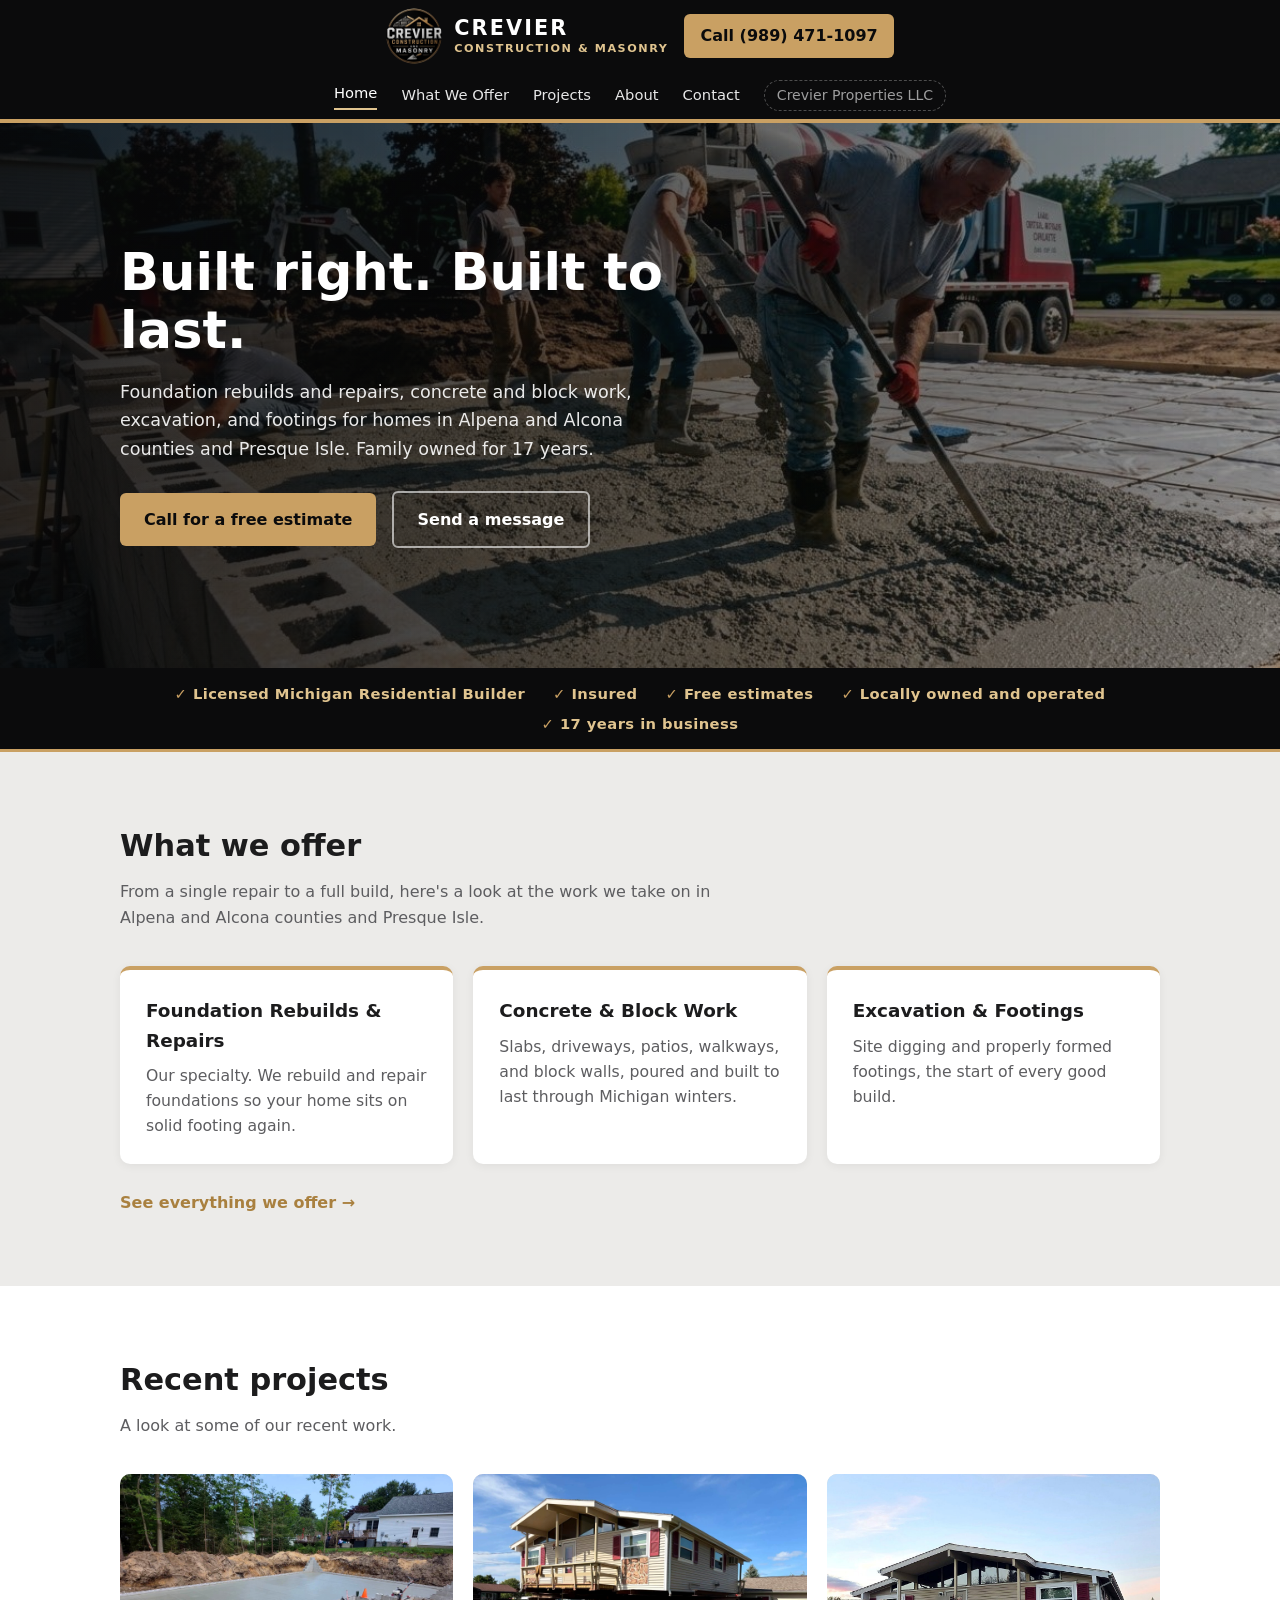
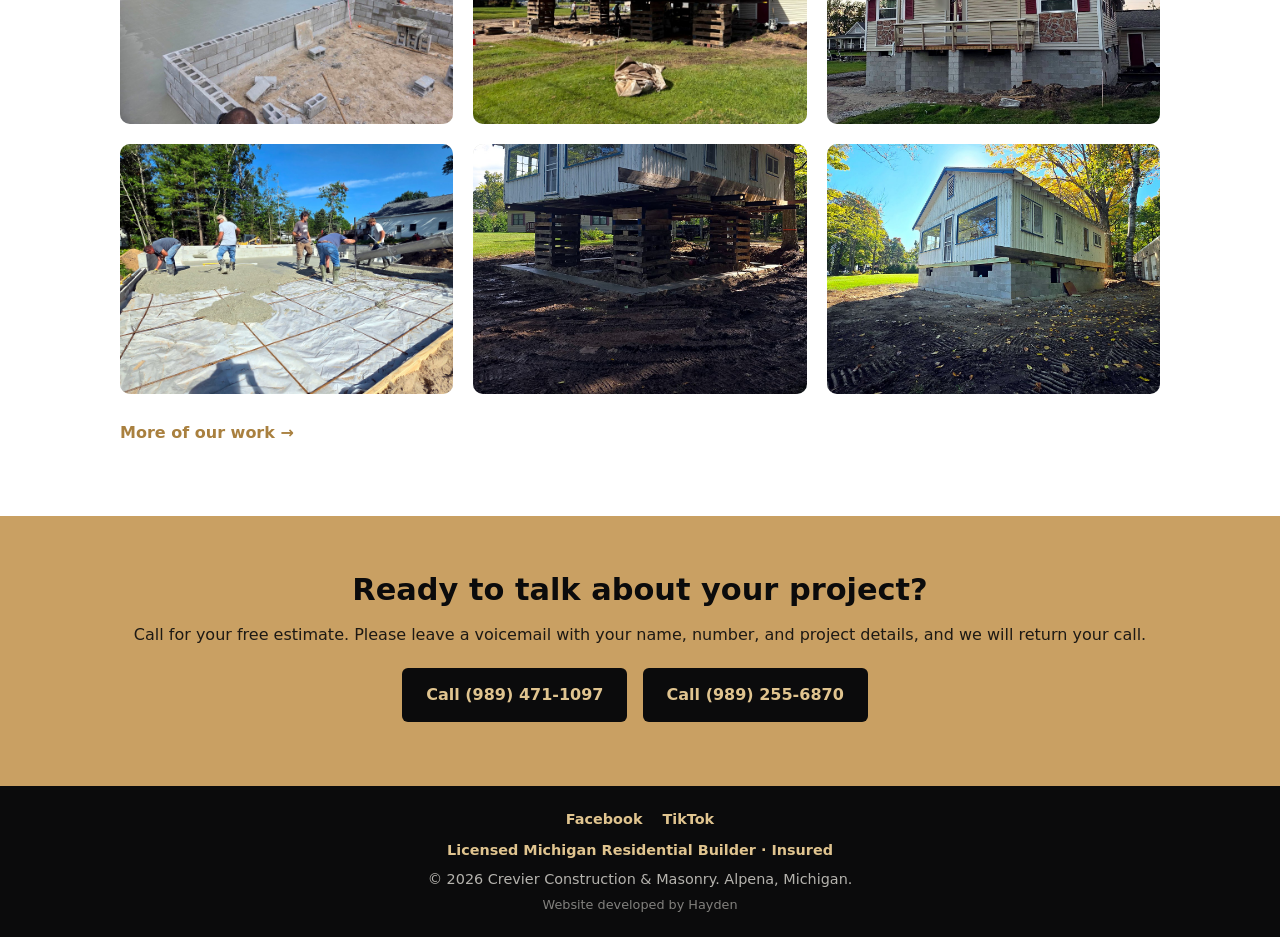
==== index.html @ 981b3556 "Remove captions from home page recent projects photos Co-Authored-By: Claude Sonnet 5.5 <noreply@ant" ====
<!doctype html>
<html lang="en">
<head>
  <meta charset="utf-8">
  <meta name="viewport" content="width=device-width, initial-scale=1">
  <title>Crevier Construction &amp; Masonry | Alpena, Michigan</title>
  <meta name="description" content="Licensed Michigan residential builder serving Alpena and Alcona counties and Presque Isle. Foundation rebuilds and repairs, concrete and block work, excavation, and footings. Free estimates.">
  <meta property="og:type" content="website">
  <meta property="og:title" content="Crevier Construction &amp; Masonry | Alpena, Michigan">
  <meta property="og:description" content="Licensed Michigan residential builder serving Alpena and Alcona counties and Presque Isle. Foundation rebuilds and repairs, concrete and block work, excavation, and footings. Free estimates.">
  <meta property="og:image" content="https://crevier-construction.vercel.app/logo/og-image.jpg">
  <meta name="theme-color" content="#0b0b0c">
  <link rel="stylesheet" href="/styles.css">
  <link rel="icon" href="/logo/favicon.png" type="image/png">
  <link rel="apple-touch-icon" href="/logo/apple-touch-icon.png">
</head>
<body>

  <header>
    <div class="wrap nav">
      <a class="brand" href="/" aria-label="Crevier Construction and Masonry, home"><img class="brand-mark" src="/logo/logo-mark.png" width="56" height="56" alt=""><span class="brand-text"><b>CREVIER</b><small>Construction &amp; Masonry</small></span></a>
      <nav>
        <a class="active" href="/">Home</a>
        <a href="/services">What We Offer</a>
        <a href="/projects">Projects</a>
        <a href="/about">About</a>
        <a href="/contact">Contact</a>
        <span class="tab-soon" title="Coming soon">Crevier Properties LLC</span>
      </nav>
        <a class="call-btn" href="tel:+19894711097">Call (989) 471-1097</a>
    </div>
  </header>

  <main>

    <section class="hero">
      <div class="wrap">
        <h1>Built right. Built to last.</h1>
        <p>Foundation rebuilds and repairs, concrete and block work, excavation, and footings for homes in Alpena and Alcona counties and Presque Isle. Family owned for 17 years.</p>
        <a class="btn btn-primary" href="tel:+19894711097">Call for a free estimate</a>
        <a class="btn btn-ghost" href="/contact">Send a message</a>
      </div>
    </section>

    <div class="trust">
      <div class="wrap">
        <ul>
          <li>Licensed Michigan Residential Builder</li>
          <li>Insured</li>
          <li>Free estimates</li>
          <li>Locally owned and operated</li>
          <li>17 years in business</li>
        </ul>
      </div>
    </div>

    <section>
      <div class="wrap">
        <h2>What we offer</h2>
        <p class="lead">From a single repair to a full build, here's a look at the work we take on in Alpena and Alcona counties and Presque Isle.</p>
        <div class="grid">
          <div class="card">
            <h3>Foundation Rebuilds &amp; Repairs</h3>
            <p>Our specialty. We rebuild and repair foundations so your home sits on solid footing again.</p>
          </div>
          <div class="card">
            <h3>Concrete &amp; Block Work</h3>
            <p>Slabs, driveways, patios, walkways, and block walls, poured and built to last through Michigan winters.</p>
          </div>
          <div class="card">
            <h3>Excavation &amp; Footings</h3>
            <p>Site digging and properly formed footings, the start of every good build.</p>
          </div>
        </div>
        <a class="more-link" href="/services">See everything we offer &rarr;</a>
      </div>
    </section>

    <section class="alt">
      <div class="wrap">
        <h2>Recent projects</h2>
        <p class="lead">A look at some of our recent work.</p>
        <div class="grid">
          <a class="photo has-img" href="/concrete-pours">
            <img src="/images/block-foundation-slab.jpg" loading="lazy" alt="A freshly poured concrete slab inside concrete block foundation walls">
          </a>
          <a class="photo has-img" href="/foundations-house-lifting">
            <img src="/images/house-lift-front.jpg" loading="lazy" alt="A house raised on timber cribbing and steel beams beside an open lawn">
          </a>
          <a class="photo has-img" href="/foundations-house-lifting">
            <img src="/images/house-new-block-foundation-dusk.jpg" loading="lazy" style="object-position: center 55%;" alt="A house with a deck set on a new concrete block foundation at dusk">
          </a>
          <a class="photo has-img" href="/concrete-pours">
            <img src="/images/slab-pour-rebar-crew.jpg" loading="lazy" alt="A five-person crew pouring and finishing a reinforced concrete slab">
          </a>
          <a class="photo has-img" href="/footings">
            <img src="/images/lifted-cottage-footing-poured.jpg" loading="lazy" style="object-position: center 72%;" alt="A cottage lifted on cribbing with a new concrete footing poured around it">
          </a>
          <a class="photo has-img" href="/foundations-house-lifting">
            <img src="/images/cottage-new-block-foundation.jpg" loading="lazy" style="object-position: center 55%;" alt="A white cottage set on a new concrete block foundation among fall trees">
          </a>
        </div>
        <a class="more-link" href="/projects">More of our work &rarr;</a>
      </div>
    </section>

    <section class="cta">
      <div class="wrap">
        <h2>Ready to talk about your project?</h2>
        <p>Call for your free estimate. Please leave a voicemail with your name, number, and project details, and we will return your call.</p>
        <a class="btn btn-light" href="tel:+19894711097">Call (989) 471-1097</a>
        <a class="btn btn-light" href="tel:+19892556870">Call (989) 255-6870</a>
      </div>
    </section>

  </main>

  <footer>
    <div class="wrap">
      <div class="foot-social"><a href="https://www.facebook.com/share/19VRkH3K3u/" target="_blank" rel="noopener">Facebook</a><a href="https://www.tiktok.com/@crevier.construct" target="_blank" rel="noopener">TikTok</a></div>
      <div class="foot-lic">Licensed Michigan Residential Builder &middot; Insured</div>
      &copy; 2026 Crevier Construction &amp; Masonry. Alpena, Michigan.
      <div class="foot-credit">Website developed by Hayden</div>
    </div>
  </footer>

</body>
</html>
---- styles.css ----
:root {
  --gold: #c9a063;
  --gold-dark: #a9803f;
  --gold-light: #e0c48f;
  --black: #0b0b0c;
  --charcoal: #1c1c1d;
  --stone: #5d5d60;
  --cream: #ecebe9;
  --white: #ffffff;
}
* { box-sizing: border-box; margin: 0; padding: 0; }
html { scroll-behavior: smooth; }
body {
  font-family: system-ui, -apple-system, "Segoe UI", Roboto, sans-serif;
  color: var(--charcoal);
  background: var(--cream);
  line-height: 1.6;
}
a { color: inherit; }
.wrap { max-width: 1080px; margin: 0 auto; padding: 0 20px; }

/* Header */
header {
  background: var(--black);
  color: var(--white);
  position: sticky;
  top: 0;
  z-index: 10;
  border-bottom: 4px solid var(--gold);
}
.nav {
  display: flex;
  align-items: center;
  justify-content: space-between;
  padding: 8px 0;
  gap: 16px;
  flex-wrap: wrap;
}
.brand { display: flex; align-items: center; gap: 12px; text-decoration: none; }
.brand-mark { width: 56px; height: 56px; display: block; flex: none; border-radius: 50%; }
.brand-text { display: flex; flex-direction: column; line-height: 1.1; }
.brand-text b { font-size: 1.3rem; font-weight: 800; letter-spacing: .1em; }
.brand-text small { font-size: .7rem; font-weight: 600; letter-spacing: .14em; text-transform: uppercase; color: var(--gold-light); margin-top: 3px; }
nav a { text-decoration: none; margin-left: 18px; font-size: .95rem; opacity: .9; }
nav a:hover { opacity: 1; }
.nav.wrap { max-width: 1240px; }
.tab-soon {
  margin-left: 18px;
  font-size: .95rem;
  opacity: .6;
  cursor: default;
  border: 1px dashed rgba(255,255,255,.45);
  padding: 3px 12px;
  border-radius: 999px;
  white-space: nowrap;
}
.call-btn {
  background: var(--gold);
  color: var(--black);
  padding: 9px 16px;
  border-radius: 6px;
  font-weight: 700;
  text-decoration: none;
  white-space: nowrap;
}
.call-btn:hover { background: var(--gold-dark); }

/* Hero */
.hero {
  background:
    linear-gradient(90deg, rgba(8,8,9,.86) 0%, rgba(8,8,9,.62) 55%, rgba(8,8,9,.42) 100%),
    url("/images/hero.jpg") center 40% / cover no-repeat,
    #0b0b0c;
  color: var(--white);
  padding: 120px 0 110px;
}
.hero h1 { font-size: clamp(2rem, 5vw, 3.2rem); line-height: 1.15; max-width: 16ch; }
.hero p { margin: 18px 0 28px; max-width: 52ch; font-size: 1.1rem; opacity: .9; }
.btn {
  display: inline-block;
  padding: 14px 24px;
  border-radius: 6px;
  font-weight: 700;
  text-decoration: none;
  margin-right: 10px;
  margin-bottom: 10px;
}
.btn-primary { background: var(--gold); color: var(--black); }
.btn-primary:hover { background: var(--gold-dark); }
.btn-ghost { border: 2px solid rgba(255,255,255,.6); color: var(--white); }
.btn-ghost:hover { background: rgba(255,255,255,.1); }

/* Sections */
section { padding: 70px 0; }
section h2 { font-size: 1.9rem; margin-bottom: 8px; }
.lead { color: var(--stone); margin-bottom: 36px; max-width: 60ch; }
.alt { background: var(--white); }

/* Services */
.grid { display: grid; gap: 20px; grid-template-columns: repeat(auto-fit, minmax(250px, 1fr)); }
.card {
  background: var(--white);
  border-radius: 10px;
  padding: 26px;
  border-top: 4px solid var(--gold);
  box-shadow: 0 2px 10px rgba(0,0,0,.06);
}
.alt .card { background: var(--cream); box-shadow: none; }
.card h3 { margin-bottom: 8px; font-size: 1.15rem; }
.card p { color: var(--stone); font-size: .98rem; }

/* Projects */
.photo {
  aspect-ratio: 4 / 3;
  border-radius: 10px;
  background: #cfcdca;
  display: flex;
  align-items: flex-end;
  padding: 14px;
  color: var(--charcoal);
  font-weight: 600;
  font-size: .95rem;
}
.photo span { background: rgba(255,255,255,.85); padding: 4px 10px; border-radius: 4px; }

/* About */
.about { display: grid; gap: 36px; grid-template-columns: repeat(auto-fit, minmax(280px, 1fr)); align-items: center; }
.about p { margin-bottom: 14px; }
ul.checks { list-style: none; }
ul.checks li { padding-left: 28px; position: relative; margin-bottom: 10px; }
ul.checks li::before { content: "✓"; position: absolute; left: 0; color: var(--gold-dark); font-weight: 800; }

/* Contact */
.contact { background: var(--black); color: var(--white); }
.contact .lead { color: #c9c8c5; }
.contact-grid { display: grid; gap: 36px; grid-template-columns: repeat(auto-fit, minmax(280px, 1fr)); }
.big-phone { font-size: 2rem; font-weight: 800; text-decoration: none; color: var(--gold-light); }
form { display: grid; gap: 12px; }
label { font-size: .9rem; font-weight: 600; }
input, textarea {
  width: 100%;
  padding: 12px;
  border-radius: 6px;
  border: none;
  font: inherit;
  margin-top: 4px;
}
textarea { min-height: 110px; resize: vertical; }
button {
  background: var(--gold);
  color: var(--black);
  border: none;
  padding: 14px;
  border-radius: 6px;
  font: inherit;
  font-weight: 700;
  cursor: pointer;
}
button:hover { background: var(--gold-dark); }
.note { font-size: .85rem; color: #aab0ac; }

footer { background: var(--black); color: #b5b3ae; border-top: 4px solid var(--gold); text-align: center; padding: 22px 0; font-size: .9rem; }

/* Multi-page additions */
nav a.active { opacity: 1; border-bottom: 2px solid var(--gold-light); padding-bottom: 3px; }

.page-hero {
  background: linear-gradient(135deg, #2a2a2c 0%, #151516 60%, #0b0b0c 100%);
  border-bottom: 3px solid var(--gold);
  color: var(--white);
  padding: 56px 0 50px;
}
.page-hero h1 { font-size: clamp(1.8rem, 4vw, 2.6rem); line-height: 1.15; }
.page-hero p { margin-top: 10px; max-width: 56ch; opacity: .9; }

.more-link { display: inline-block; margin-top: 26px; font-weight: 700; color: var(--gold-dark); text-decoration: none; }
.more-link:hover { text-decoration: underline; }

/* Vertical offer list */
.stack { display: flex; flex-direction: column; gap: 20px; }
.stack .card {
  border-top: none;
  display: grid;
  grid-template-columns: 300px 1fr auto;
  gap: 10px 32px;
  align-items: center;
  min-height: 170px;
  padding: 40px 36px;
  color: var(--white);
  text-decoration: none;
  box-shadow: 0 4px 14px rgba(0,0,0,.12);
  transition: transform .2s ease, box-shadow .2s ease;
}
.stack .card:hover { transform: translateY(-4px); box-shadow: 0 10px 24px rgba(0,0,0,.2); }
.stack .card h3 { margin: 0; font-size: 1.7rem; line-height: 1.2; }
.stack .card p { color: rgba(255,255,255,.92); font-size: 1.1rem; }
.stack .card .go { font-weight: 700; white-space: nowrap; border-bottom: 2px solid rgba(255,255,255,.7); padding-bottom: 2px; }
.stack .c1 { background: #121213; border-left: 8px solid var(--gold); }
.stack .c2 { background: #3b3b3e; }
.stack .c3 { background: #8f6a2e; }
.stack .c4 { background: #5a5a5e; }
.stack .c5 { background: #26262a; }
.stack .c6 { background: #7a5c28; }
.stack .tag { display: inline-block; font-size: .72rem; font-weight: 800; letter-spacing: .12em; text-transform: uppercase; background: var(--gold); color: var(--black); padding: 3px 10px; border-radius: 999px; margin-bottom: 8px; }
@media (max-width: 800px) {
  .stack .card { grid-template-columns: 1fr; padding: 28px 24px; min-height: 0; }
  .stack .card .go { justify-self: start; }
}

.cta { background: var(--gold); color: var(--black); text-align: center; padding: 50px 0; }
.cta h2 { margin-bottom: 8px; }
.cta p { margin-bottom: 20px; opacity: .9; }
.cta .btn-light { background: var(--black); color: var(--gold-light); }
.cta .btn-light:hover { background: var(--charcoal); }

/* About page: three columns side by side */
.page-hero.slim { padding: 32px 0 28px; }
.page-hero.slim h1 { font-size: clamp(1.7rem, 3.5vw, 2.2rem); }
.about-section { padding: 36px 0 56px; }
.about-section > .wrap { max-width: 1240px; }
.about-cols { display: grid; grid-template-columns: repeat(3, 1fr); gap: 24px; align-items: stretch; }
.about-cols .card { padding: 30px 28px; }
.about-cols .card h2 { font-size: 1.45rem; line-height: 1.2; margin-bottom: 14px; }
.about-cols .card p { color: var(--charcoal); font-size: 1rem; margin-bottom: 14px; }
.about-cols .checks { margin-top: 18px; }
.about-cols .checks li { font-size: .98rem; }
.about-cols .social { flex-direction: column; align-items: flex-start; margin-top: 18px; }
@media (max-width: 900px) { .about-cols { grid-template-columns: 1fr; } }

/* Social links */
.social { display: flex; flex-wrap: wrap; gap: 12px; }
.social-btn {
  display: inline-flex;
  align-items: center;
  gap: 10px;
  padding: 12px 22px 12px 14px;
  border-radius: 999px;
  background: var(--gold);
  color: var(--black);
  font-weight: 700;
  text-decoration: none;
}
.social-btn:hover { background: var(--gold-dark); }
.social-btn .badge {
  width: 28px;
  height: 28px;
  border-radius: 50%;
  background: var(--black);
  color: var(--gold-light);
  display: inline-flex;
  align-items: center;
  justify-content: center;
  font-weight: 800;
  font-size: 1rem;
}
.foot-social { margin-bottom: 8px; }
.foot-social a { color: var(--gold-light); margin: 0 10px; font-weight: 600; text-decoration: none; }
.foot-social a:hover { text-decoration: underline; }

/* Photo gallery */
.group { margin-bottom: 52px; scroll-margin-top: 130px; }
.group:last-child { margin-bottom: 0; }
.group h2 { font-size: 1.5rem; margin-bottom: 16px; padding-left: 14px; border-left: 5px solid var(--gold); }

.collage { display: grid; grid-template-columns: repeat(3, 1fr); gap: 14px; }
.tile {
  display: block;
  position: relative;
  aspect-ratio: 4 / 3;
  border-radius: 10px;
  overflow: hidden;
  background: #d9dcd8;
  line-height: 0;
}
.tile[hidden] { display: none; }
.collage.n1 { grid-template-columns: minmax(0, 420px); }
.collage.n4 { grid-template-columns: repeat(2, 1fr); }
.backrow { display: flex; flex-wrap: wrap; gap: 8px 32px; margin-top: 8px; }
.tile img { width: 100%; height: 100%; object-fit: cover; display: block; transition: transform .35s ease; }
.tile:hover img { transform: scale(1.04); }

/* Photos on the home page */
.photo.has-img { padding: 0; position: relative; overflow: hidden; text-decoration: none; background: #d9dcd8; }
.photo.has-img img { position: absolute; inset: 0; width: 100%; height: 100%; object-fit: cover; transition: transform .35s ease; }
.photo.has-img:hover img { transform: scale(1.04); }
.photo.has-img span { position: relative; margin: 14px; }

/* Photo viewer */
.lb {
  position: fixed;
  inset: 0;
  background: rgba(8,8,9,.94);
  display: none;
  align-items: center;
  justify-content: center;
  z-index: 50;
  padding: 20px;
}
.lb.open { display: flex; }
.lb figure { max-width: min(1100px, 100%); display: flex; flex-direction: column; align-items: center; gap: 12px; color: var(--white); }
.lb img { max-width: 100%; max-height: 80vh; border-radius: 6px; object-fit: contain; }
.lb figcaption { font-weight: 600; text-align: center; }
.lb button {
  position: absolute;
  background: rgba(255,255,255,.16);
  color: var(--white);
  width: 46px;
  height: 46px;
  padding: 0;
  border-radius: 50%;
  font-size: 1.6rem;
  line-height: 1;
}
.lb button:hover { background: rgba(255,255,255,.3); }
.lb .x { top: 16px; right: 16px; }
.lb .prev { left: 14px; top: 50%; transform: translateY(-50%); }
.lb .next { right: 14px; top: 50%; transform: translateY(-50%); }

@media (max-width: 900px) { .collage, .collage.n4 { grid-template-columns: repeat(2, 1fr); } .collage.n1 { grid-template-columns: minmax(0, 420px); } }
@media (max-width: 480px) {
  .collage { gap: 10px; }
  .lb .prev, .lb .next { top: auto; bottom: 18px; transform: none; }
}

@media (max-width: 1280px) {
  .nav { justify-content: center; }
  nav { order: 3; width: 100%; display: flex; justify-content: center; align-items: center; flex-wrap: wrap; gap: 6px 0; }
  nav a { margin: 0 12px; font-size: .92rem; }
  .tab-soon { margin: 0 12px; font-size: .88rem; }
}
@media (max-width: 900px) {
  header { position: static; }
  .group { scroll-margin-top: 20px; }
}
@media (max-width: 640px) {
  nav a { margin: 0 8px; }
  .tab-soon { margin: 0 8px; }
  .hero { padding: 70px 0; background-position: 60% 40%; }
  .page-hero { padding: 40px 0 36px; }
  section { padding: 50px 0; }
}

/* Trust band + extras */
.trust { background: var(--black); color: var(--gold-light); border-bottom: 3px solid var(--gold); }
.trust ul { list-style: none; display: flex; flex-wrap: wrap; justify-content: center; gap: 6px 28px; padding: 14px 0; font-size: .92rem; font-weight: 700; letter-spacing: .03em; }
.trust li::before { content: "\2713\00a0"; color: var(--gold); }
.foot-lic { margin-bottom: 6px; color: var(--gold-light); font-weight: 600; }
.quote { border-left: 4px solid var(--gold); padding-left: 14px; font-style: italic; margin: 16px 0; }
.phones { display: flex; flex-direction: column; gap: 4px; }
.info-list { list-style: none; margin-top: 18px; }
.info-list li { margin-bottom: 8px; }
.info-list b { color: var(--gold-light); }
.mail-link { display: inline-block; margin-top: 4px; color: var(--gold-light); font-weight: 700; font-size: 1.2rem; }

/* Concrete replacement guide */
.flyer-block { display: grid; grid-template-columns: 1fr minmax(260px, 420px); gap: 36px; align-items: center; margin-top: 56px; padding-top: 48px; border-top: 3px solid var(--gold); }
.flyer-text h2 { font-size: 1.7rem; margin-bottom: 14px; }
.flyer-text p { margin-bottom: 14px; max-width: 52ch; }
.flyer { display: block; border-radius: 10px; overflow: hidden; line-height: 0; box-shadow: 0 6px 20px rgba(0,0,0,.25); }
.flyer img { width: 100%; height: auto; display: block; }
@media (max-width: 800px) { .flyer-block { grid-template-columns: 1fr; } .flyer { order: 2; max-width: 420px; } }
.flyer-block.home { margin-top: 0; padding-top: 0; border-top: none; }
.flyer-section { background: var(--white); }
.flyer-text .more-link { margin-left: 8px; }
.contact-grid.with-flyer { grid-template-columns: 1fr minmax(260px, 400px); align-items: start; }
@media (max-width: 800px) { .contact-grid.with-flyer { grid-template-columns: 1fr; } .contact-grid.with-flyer .flyer { max-width: 400px; } }
.contact-split { display: grid; grid-template-columns: 1fr minmax(260px, 400px); gap: 40px; align-items: start; }
@media (max-width: 800px) { .contact-split { grid-template-columns: 1fr; } .contact-split .flyer { max-width: 400px; } }

/* Pages with no photos yet */
.no-photos { background: var(--white); border-top: 4px solid var(--gold); border-radius: 10px; padding: 40px 32px; text-align: center; box-shadow: 0 2px 10px rgba(0,0,0,.06); }
.no-photos h2 { margin-bottom: 10px; font-size: 1.5rem; }
.no-photos p { color: var(--stone); max-width: 56ch; margin: 0 auto; }
.foot-credit { margin-top: 4px; font-size: .8rem; opacity: .7; }

.more-btn { display: block; margin: 22px auto 0; background: var(--black); color: var(--gold-light); border: 2px solid var(--gold); padding: 12px 28px; border-radius: 999px; font-weight: 700; cursor: pointer; }
.more-btn:hover { background: var(--charcoal); }
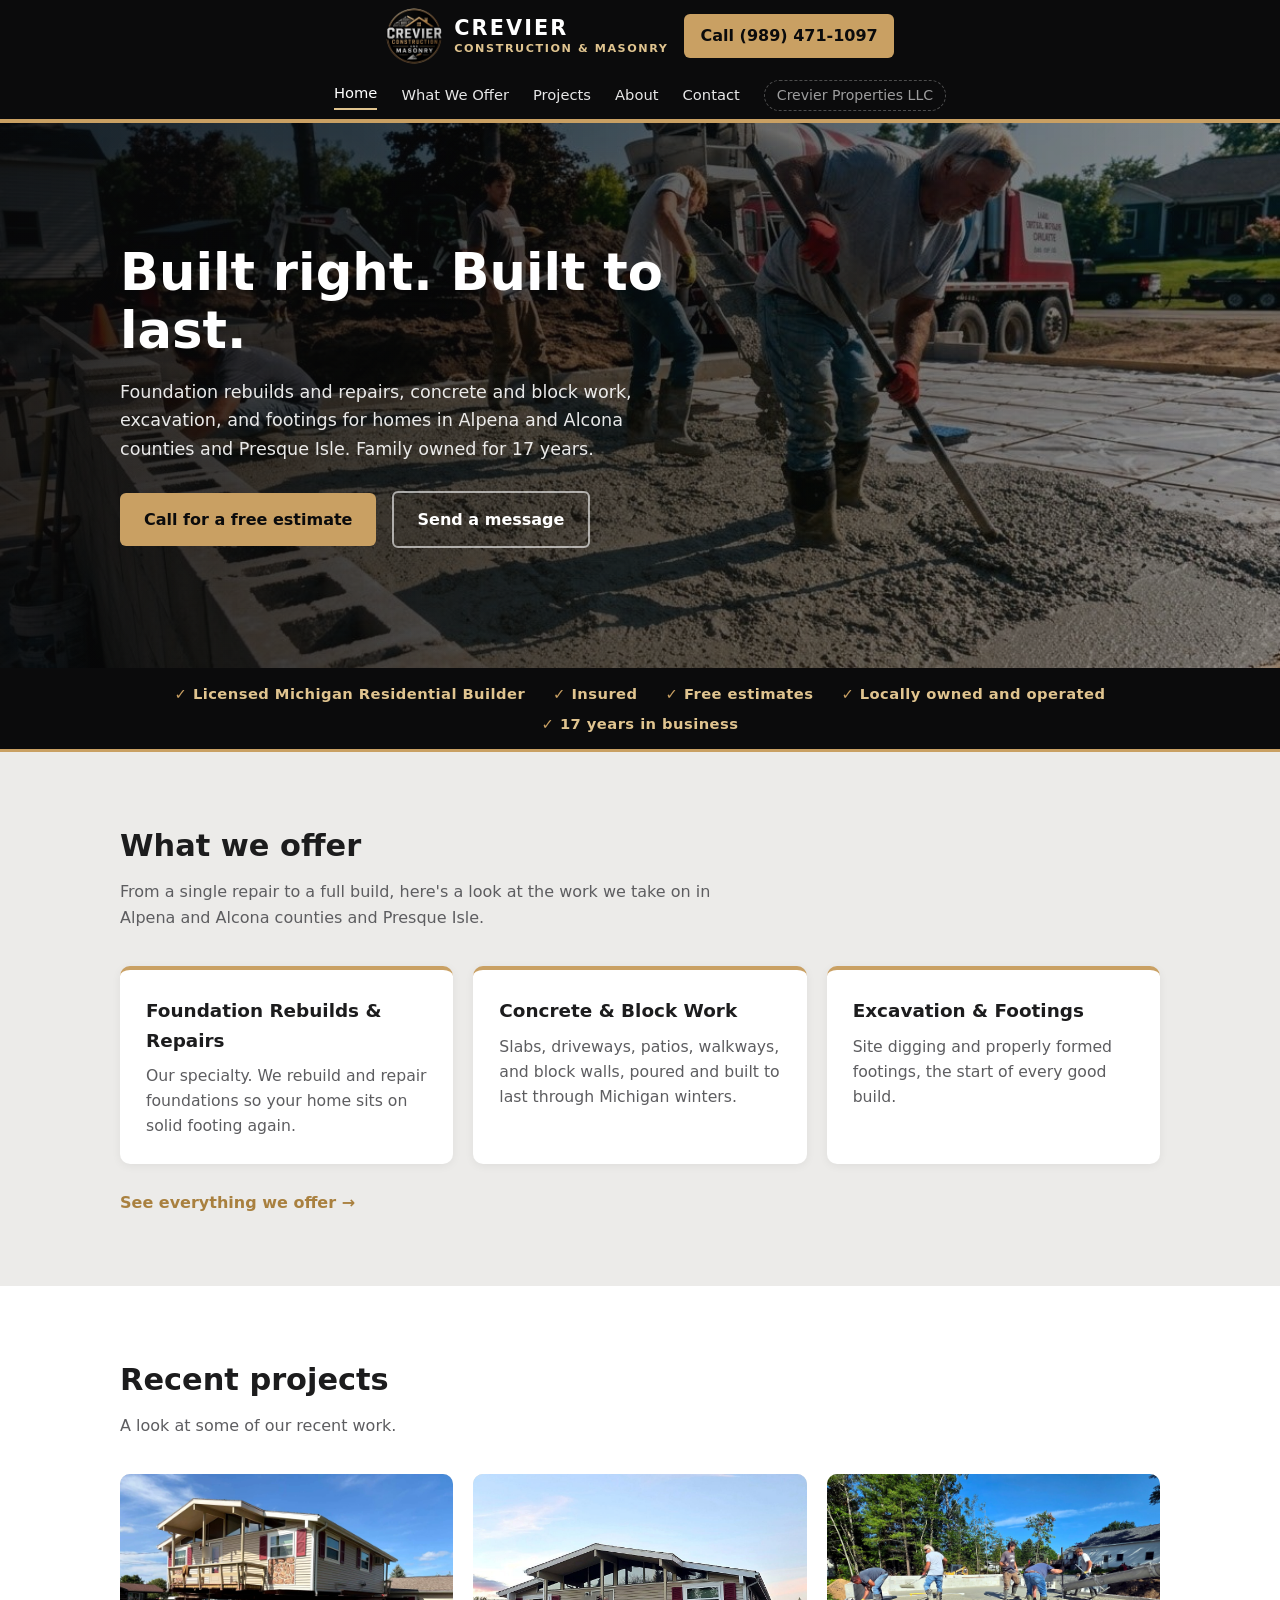
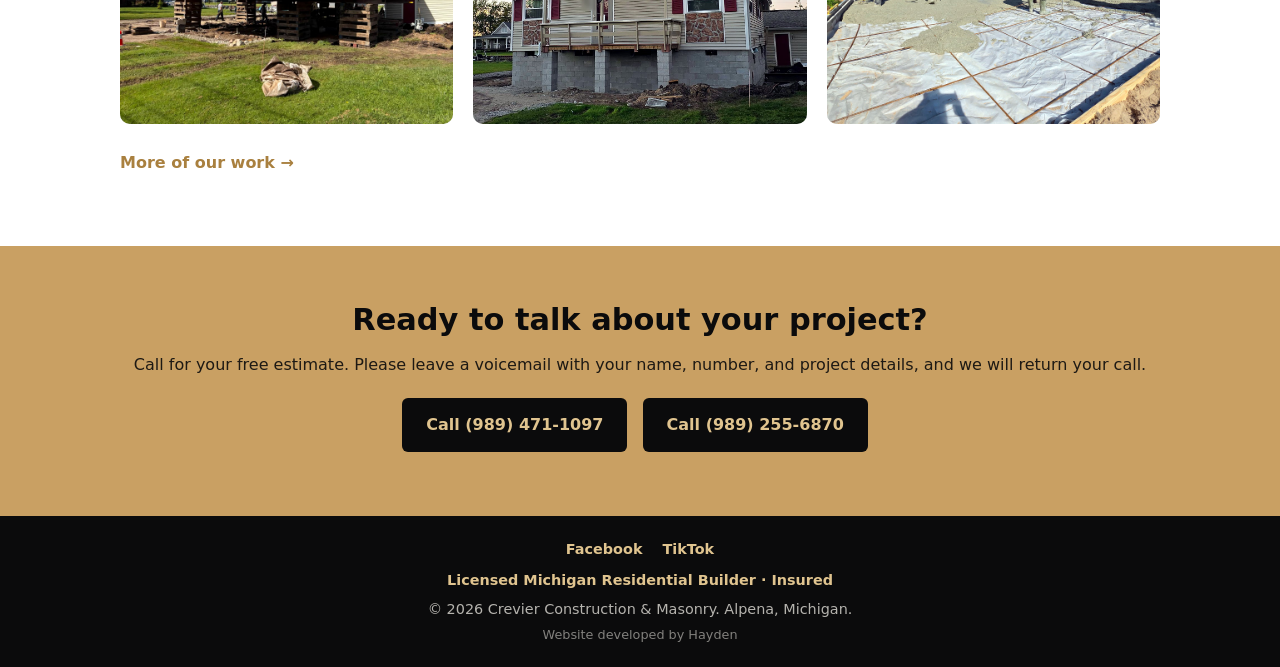
==== commit 0ca498af: "Home page recent projects: three photos Co-Authored-By: Claude Sonnet 5.5 <noreply@anthropic.com> Cl" ====
--- a/index.html
+++ b/index.html
@@ -81,9 +81,6 @@
         <h2>Recent projects</h2>
         <p class="lead">A look at some of our recent work.</p>
         <div class="grid">
-          <a class="photo has-img" href="/concrete-pours">
-            <img src="/images/block-foundation-slab.jpg" loading="lazy" alt="A freshly poured concrete slab inside concrete block foundation walls">
-          </a>
           <a class="photo has-img" href="/foundations-house-lifting">
             <img src="/images/house-lift-front.jpg" loading="lazy" alt="A house raised on timber cribbing and steel beams beside an open lawn">
           </a>
@@ -92,12 +89,6 @@
           </a>
           <a class="photo has-img" href="/concrete-pours">
             <img src="/images/slab-pour-rebar-crew.jpg" loading="lazy" alt="A five-person crew pouring and finishing a reinforced concrete slab">
-          </a>
-          <a class="photo has-img" href="/footings">
-            <img src="/images/lifted-cottage-footing-poured.jpg" loading="lazy" style="object-position: center 72%;" alt="A cottage lifted on cribbing with a new concrete footing poured around it">
-          </a>
-          <a class="photo has-img" href="/foundations-house-lifting">
-            <img src="/images/cottage-new-block-foundation.jpg" loading="lazy" style="object-position: center 55%;" alt="A white cottage set on a new concrete block foundation among fall trees">
           </a>
         </div>
         <a class="more-link" href="/projects">More of our work &rarr;</a>
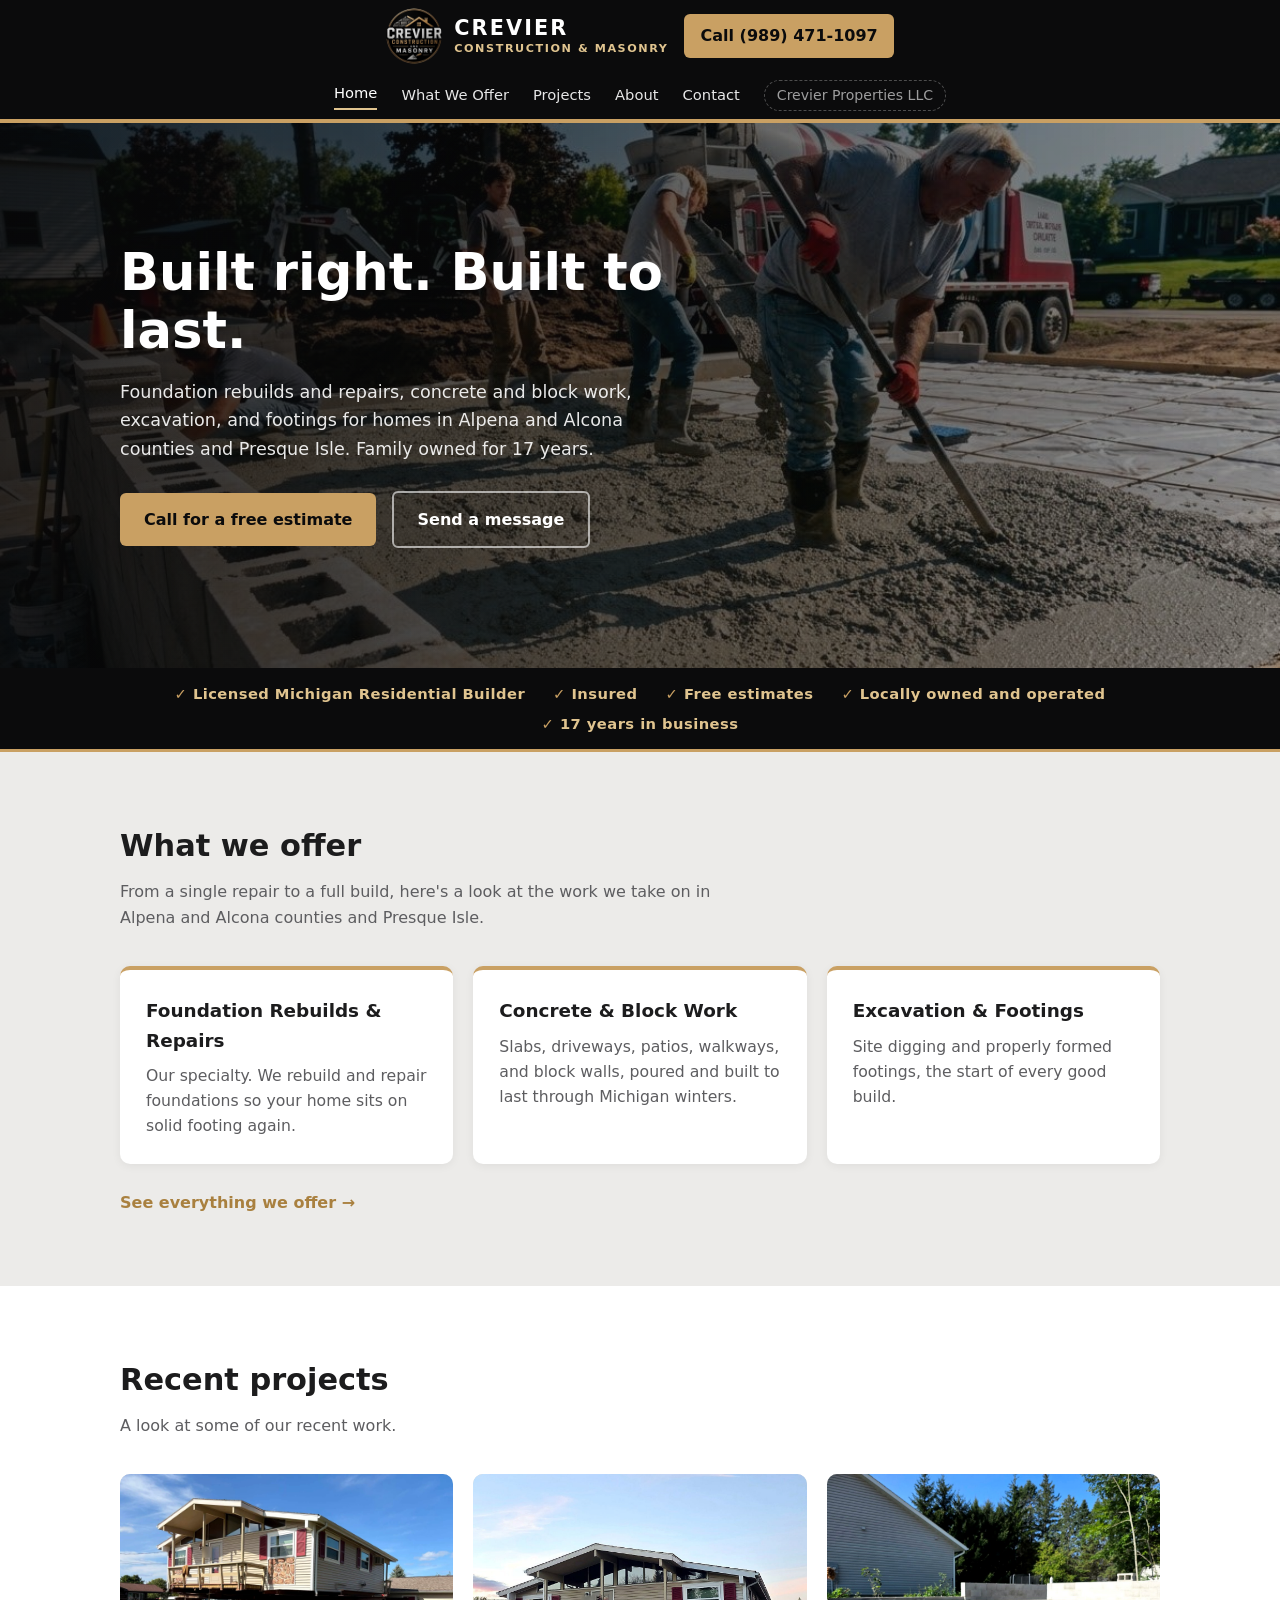
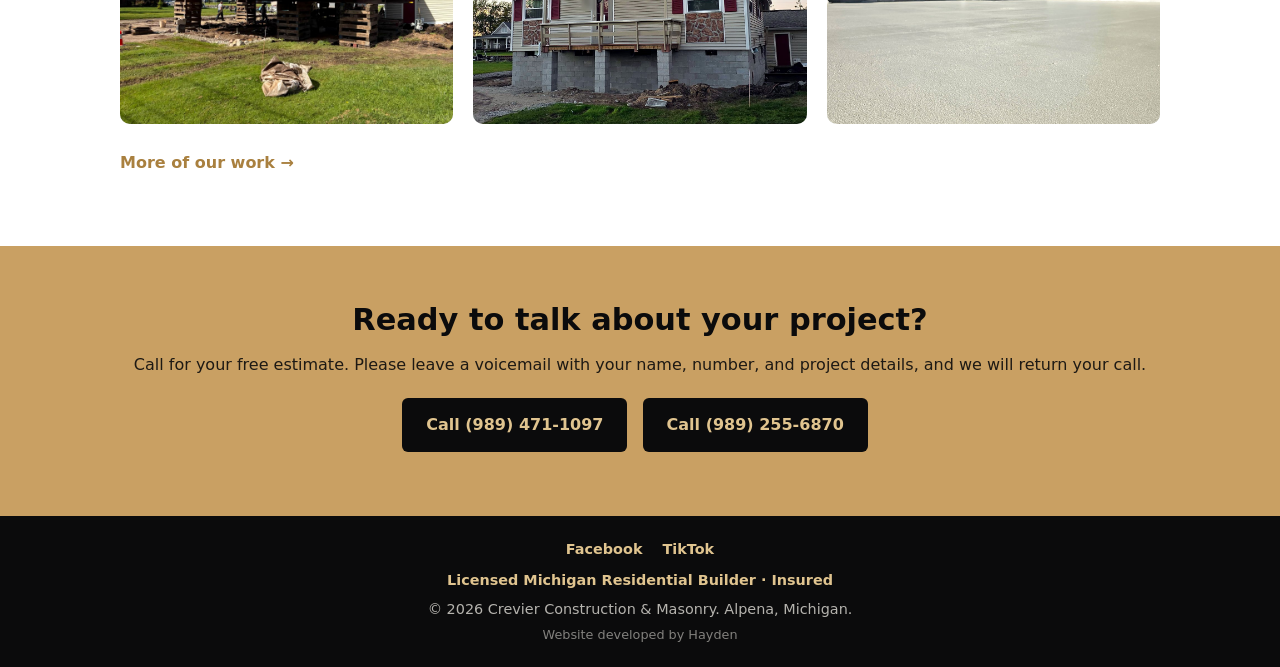
==== commit 371ebc3c: "Home page: third recent project photo is the smooth slab finish Co-Authored-By: Claude Sonnet 5.5 <n" ====
--- a/index.html
+++ b/index.html
@@ -88,7 +88,7 @@
             <img src="/images/house-new-block-foundation-dusk.jpg" loading="lazy" style="object-position: center 55%;" alt="A house with a deck set on a new concrete block foundation at dusk">
           </a>
           <a class="photo has-img" href="/concrete-pours">
-            <img src="/images/slab-pour-rebar-crew.jpg" loading="lazy" alt="A five-person crew pouring and finishing a reinforced concrete slab">
+            <img src="/images/smooth-slab-finish.jpg" loading="lazy" style="object-position: center 40%;" alt="A smooth finished concrete slab beside new block walls">
           </a>
         </div>
         <a class="more-link" href="/projects">More of our work &rarr;</a>
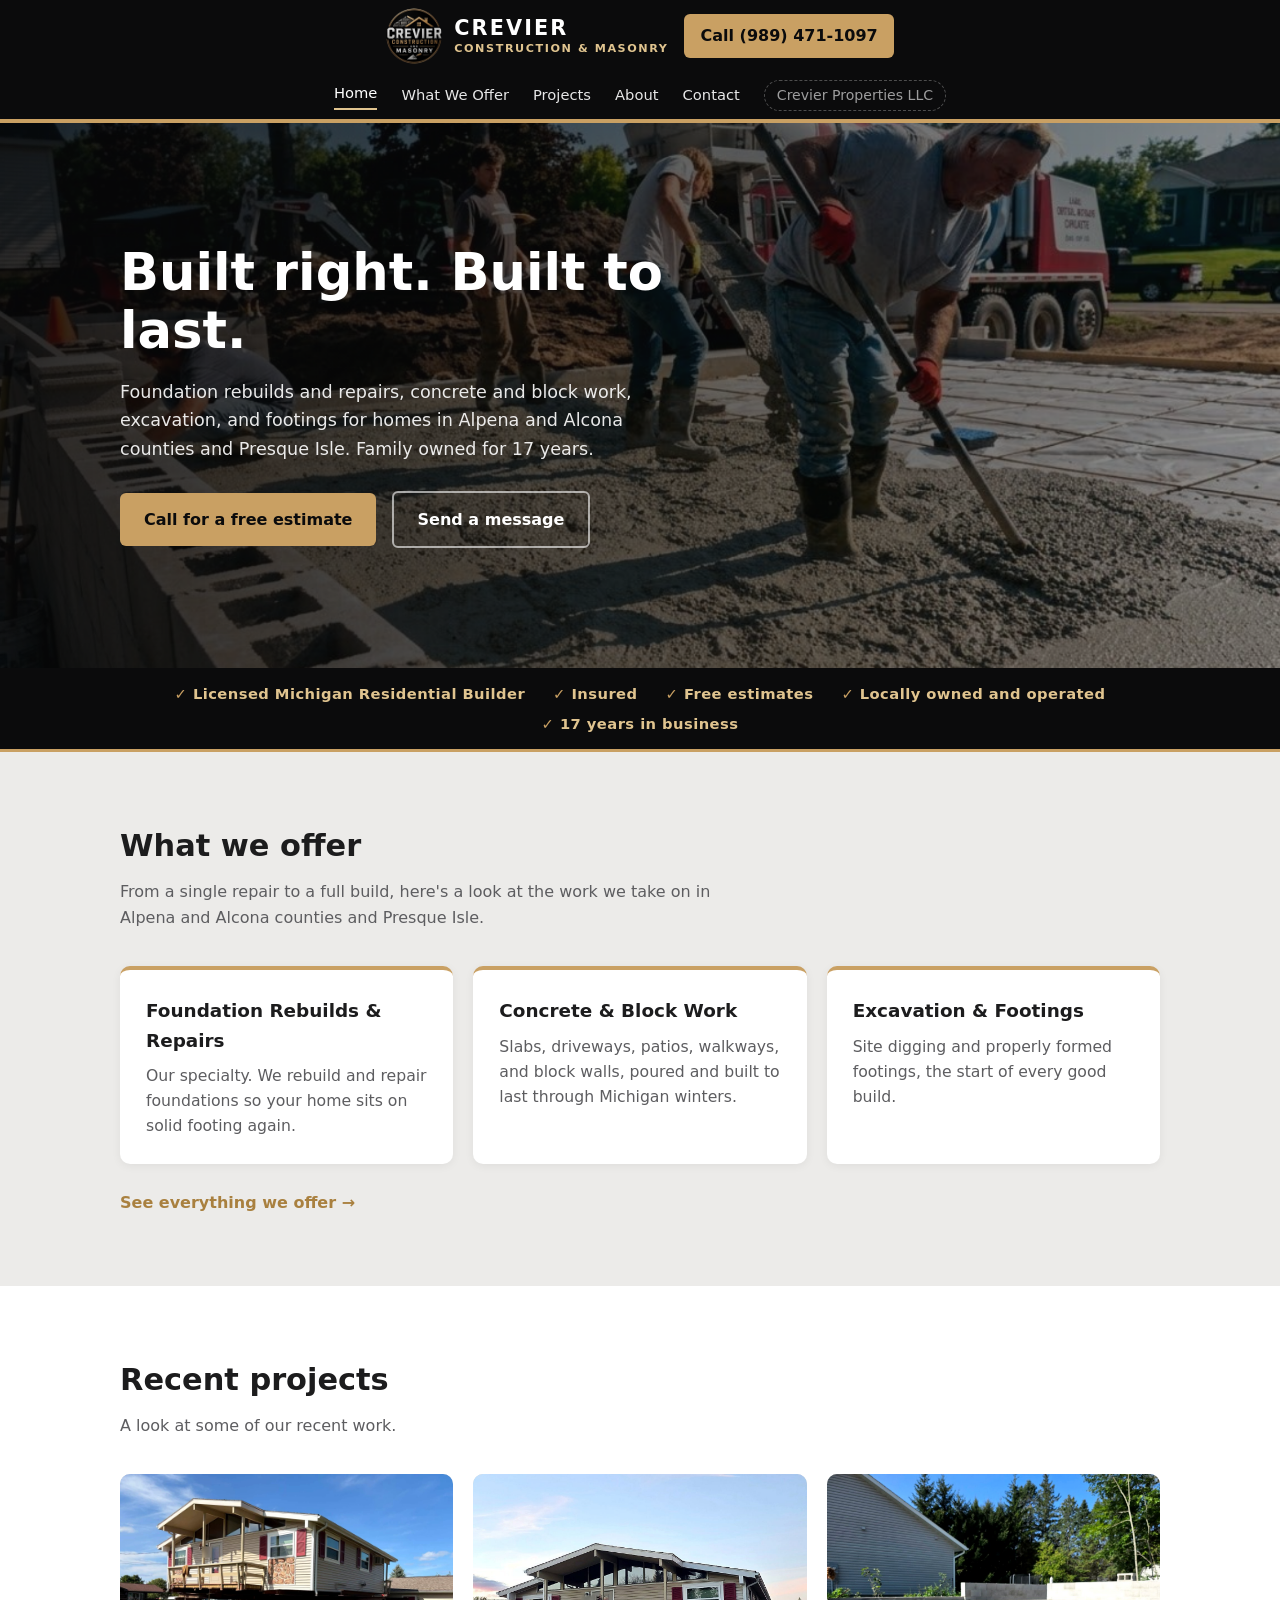
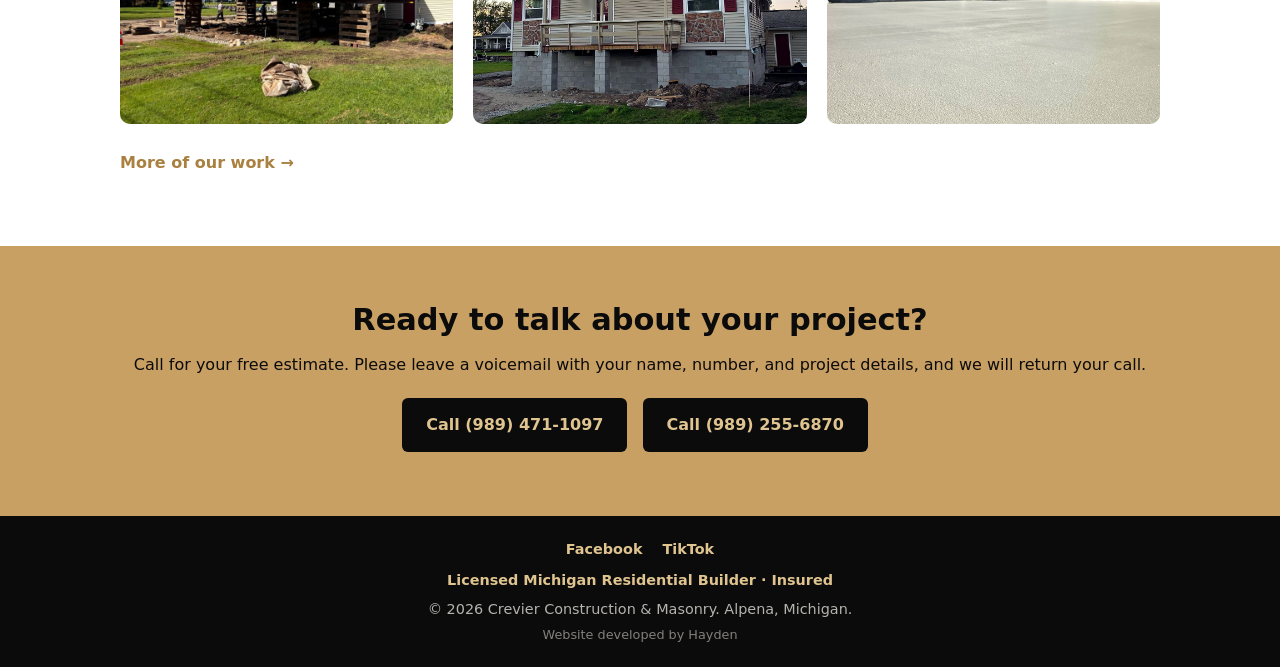
==== commit aa89bfc6: "Add motion polish: hero entrance, scroll reveals, hover details (look unchanged) New fx.css and fx.j" ====
--- a/index.html
+++ b/index.html
@@ -11,6 +11,7 @@
   <meta property="og:image" content="https://crevier-construction.vercel.app/logo/og-image.jpg">
   <meta name="theme-color" content="#0b0b0c">
   <link rel="stylesheet" href="/styles.css">
+  <link rel="stylesheet" href="/fx.css">
   <link rel="icon" href="/logo/favicon.png" type="image/png">
   <link rel="apple-touch-icon" href="/logo/apple-touch-icon.png">
 </head>
@@ -115,5 +116,6 @@
     </div>
   </footer>
 
+  <script src="/fx.js"></script>
 </body>
 </html>
--- a/fx.css
+++ b/fx.css
@@ -0,0 +1,104 @@
+/* Motion polish. Nothing here changes colors, layout or type: it only adds movement.
+   Loaded after styles.css. Everything is switched off for people who ask for reduced motion. */
+
+@media (prefers-reduced-motion: no-preference) {
+
+  /* ---- header ---- */
+  header { transition: box-shadow .3s ease; }
+  header.is-scrolled { box-shadow: 0 8px 26px rgba(0,0,0,.4); }
+  .brand-mark { transition: transform .45s cubic-bezier(.2,.7,.2,1); }
+  .brand:hover .brand-mark { transform: rotate(-8deg) scale(1.06); }
+  nav a:not(.active):not(.call-btn) { position: relative; }
+  nav a:not(.active):not(.call-btn)::after {
+    content: ""; position: absolute; left: 0; right: 0; bottom: -3px; height: 2px;
+    background: var(--gold-light); transform: scaleX(0); transform-origin: left;
+    transition: transform .3s cubic-bezier(.2,.7,.2,1);
+  }
+  nav a:not(.active):not(.call-btn):hover::after { transform: scaleX(1); }
+  .call-btn { transition: background .2s, transform .2s, box-shadow .2s; }
+  .call-btn:hover { transform: translateY(-1px); box-shadow: 0 6px 16px rgba(201,160,99,.35); }
+
+  /* thin gold bar that fills as you scroll */
+  .fx-progress {
+    position: fixed; top: 0; left: 0; right: 0; height: 3px; z-index: 60;
+    background: var(--gold); transform: scaleX(0); transform-origin: left; pointer-events: none;
+  }
+
+  /* ---- hero: the photo slowly pushes in, the text rises ---- */
+  .hero { position: relative; overflow: hidden; isolation: isolate; background: #0b0b0c; }
+  .hero::before {
+    content: ""; position: absolute; inset: -4%; z-index: -1;
+    background:
+      linear-gradient(90deg, rgba(8,8,9,.86) 0%, rgba(8,8,9,.62) 55%, rgba(8,8,9,.42) 100%),
+      url("/images/hero.jpg") center 40% / cover no-repeat;
+    transform-origin: 62% 42%;
+    translate: 0 var(--py, 0px);
+    animation: fxPush 28s ease-in-out infinite alternate;
+    will-change: transform;
+  }
+  @keyframes fxPush { from { transform: scale(1); } to { transform: scale(1.09); } }
+  @media (max-width: 640px) { .hero::before { background-position: 60% 40%; } }
+
+  .hero h1, .hero p, .hero .btn { animation: fxRise .9s cubic-bezier(.2,.7,.2,1) backwards; }
+  .hero h1 { animation-delay: .1s; }
+  .hero p { animation-delay: .28s; }
+  .hero .btn-primary { animation-delay: .44s, 2.2s; animation-name: fxRise, fxRing; animation-duration: .9s, 3.4s; animation-iteration-count: 1, infinite; animation-fill-mode: backwards, none; }
+  .hero .btn-ghost { animation-delay: .52s; }
+  @keyframes fxRise { from { opacity: 0; transform: translateY(26px); } }
+  @keyframes fxRing {
+    0% { box-shadow: 0 0 0 0 rgba(201,160,99,.55); }
+    70%, 100% { box-shadow: 0 0 0 16px rgba(201,160,99,0); }
+  }
+
+  /* ---- buttons ---- */
+  .btn { position: relative; transition: background .2s, transform .2s, box-shadow .2s; }
+  .btn:hover { transform: translateY(-2px); box-shadow: 0 8px 20px rgba(0,0,0,.22); }
+  .btn::after {
+    content: ""; position: absolute; inset: 0; pointer-events: none; border-radius: inherit;
+    background: linear-gradient(105deg, transparent 35%, rgba(255,255,255,.35) 50%, transparent 65%) 160% 0 / 250% 100% no-repeat;
+  }
+  .btn:hover::after { background-position: -60% 0; transition: background-position .7s ease; }
+
+  /* ---- cards and photos ---- */
+  .grid .card, .about-cols .card { transition: transform .3s cubic-bezier(.2,.7,.2,1), box-shadow .3s ease; }
+  .grid .card:hover, .about-cols .card:hover { transform: translateY(-5px); box-shadow: 0 14px 30px rgba(0,0,0,.13); }
+  .tile::after, .photo.has-img::after {
+    content: ""; position: absolute; left: 0; right: 0; bottom: 0; height: 4px; background: var(--gold);
+    transform: scaleX(0); transform-origin: left; transition: transform .4s cubic-bezier(.2,.7,.2,1); pointer-events: none;
+  }
+  .tile:hover::after, .photo.has-img:hover::after { transform: scaleX(1); }
+  .tile img, .photo.has-img img { transition: transform .6s cubic-bezier(.2,.7,.2,1); }
+
+  /* ---- gold band: a slow glint sweeps across ---- */
+  .cta { position: relative; overflow: hidden; }
+  .cta .wrap { position: relative; }
+  .cta::before {
+    content: ""; position: absolute; inset: 0; pointer-events: none;
+    background: linear-gradient(110deg, transparent 38%, rgba(255,255,255,.28) 50%, transparent 62%);
+    transform: translateX(-110%); animation: fxGlint 8s ease-in-out 1.5s infinite;
+  }
+  @keyframes fxGlint { 0% { transform: translateX(-110%); } 35%, 100% { transform: translateX(110%); } }
+
+  /* ---- inner page banners: a soft light drifts across ---- */
+  .page-hero { position: relative; overflow: hidden; }
+  .page-hero > * { position: relative; }
+  .page-hero::before {
+    content: ""; position: absolute; width: 70%; aspect-ratio: 1; right: -15%; top: -60%;
+    background: radial-gradient(closest-side, rgba(201,160,99,.16), transparent);
+    pointer-events: none; animation: fxDrift 16s ease-in-out infinite alternate;
+  }
+  @keyframes fxDrift { from { transform: translate(0,0); } to { transform: translate(-18%, 30%); } }
+
+  /* ---- reveal on scroll (the classes are added by fx.js) ---- */
+  .rv { opacity: 0; }
+  .rv.in { opacity: 1; animation: fxReveal .85s cubic-bezier(.2,.7,.2,1) var(--d, 0s) backwards; }
+  @keyframes fxReveal { from { opacity: 0; transform: translateY(26px); } }
+  .trust li.rv.in { animation-name: fxPop; animation-duration: .55s; }
+  @keyframes fxPop { from { opacity: 0; transform: translateY(10px) scale(.96); } }
+
+  /* ---- photo viewer ---- */
+  .lb.open { animation: fxFade .25s ease; }
+  .lb.open img { animation: fxZoom .35s cubic-bezier(.2,.7,.2,1); }
+  @keyframes fxFade { from { opacity: 0; } }
+  @keyframes fxZoom { from { opacity: 0; transform: scale(.96); } }
+}
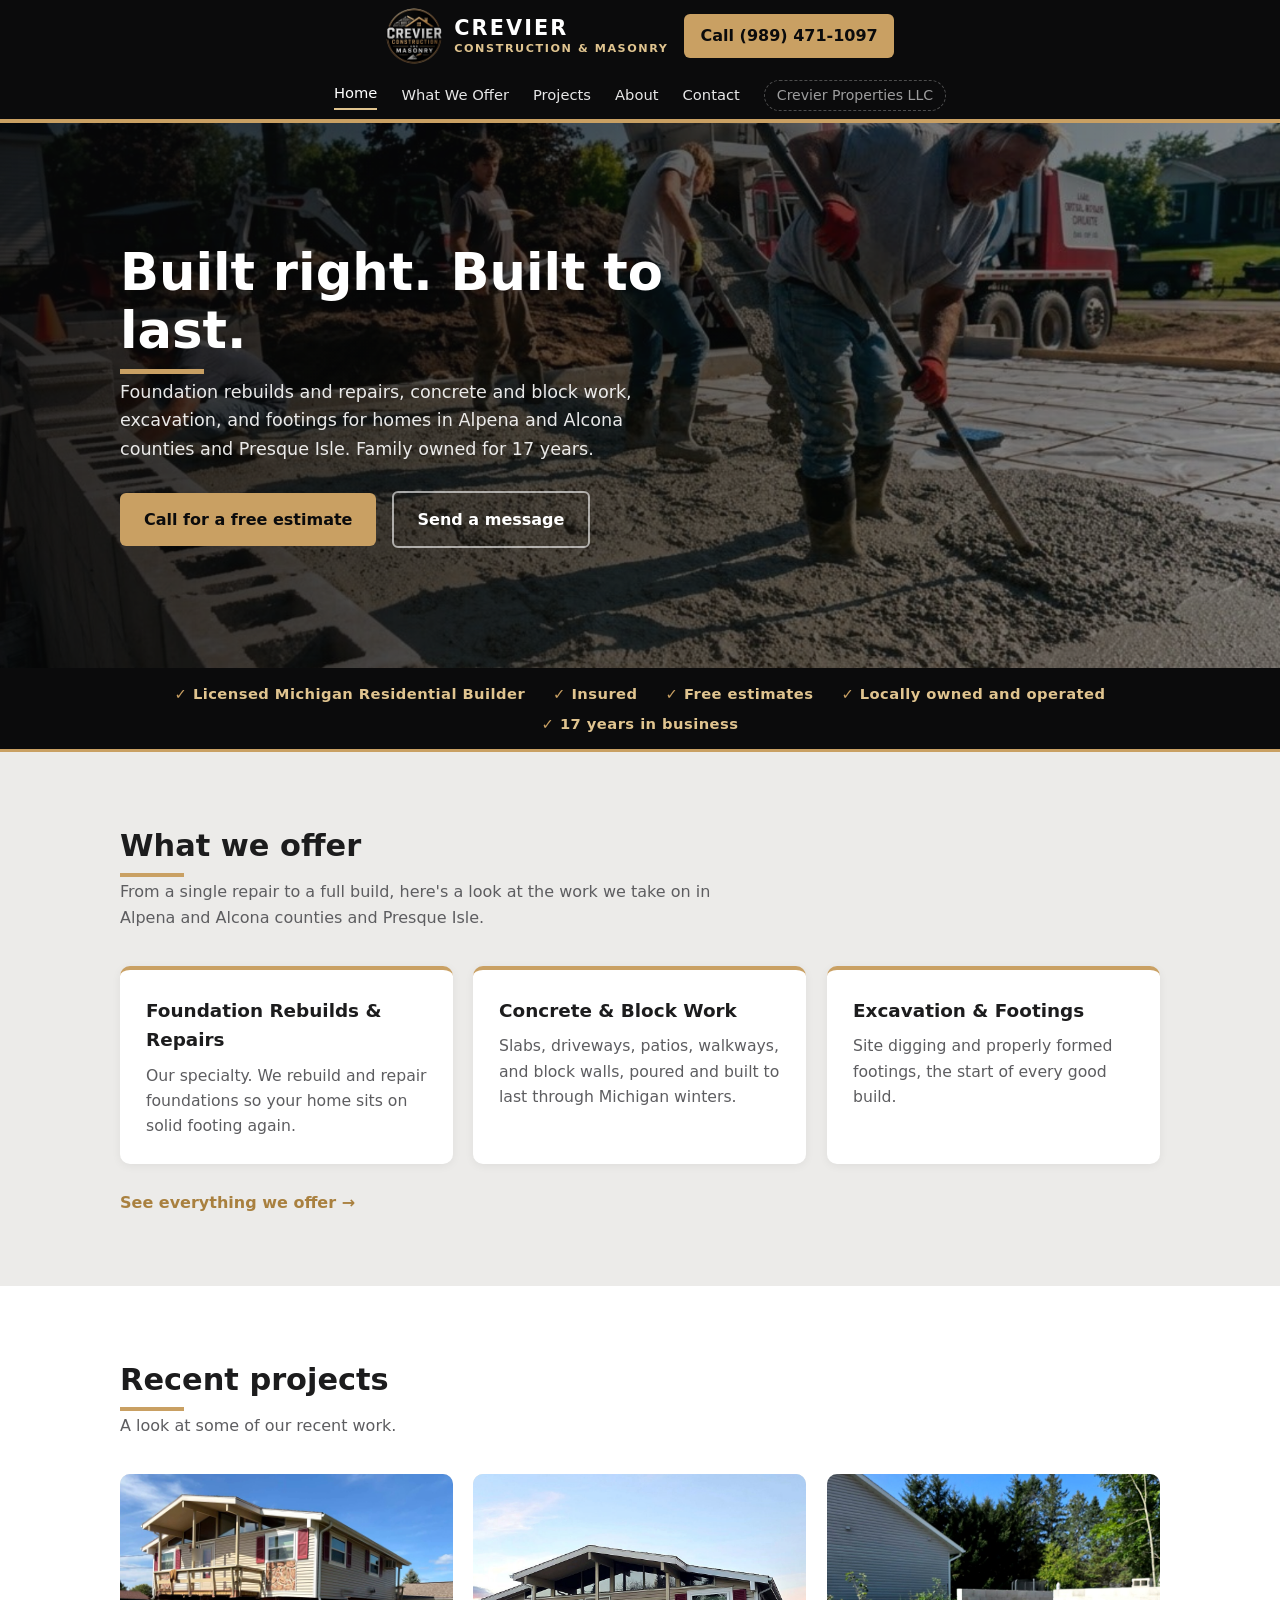
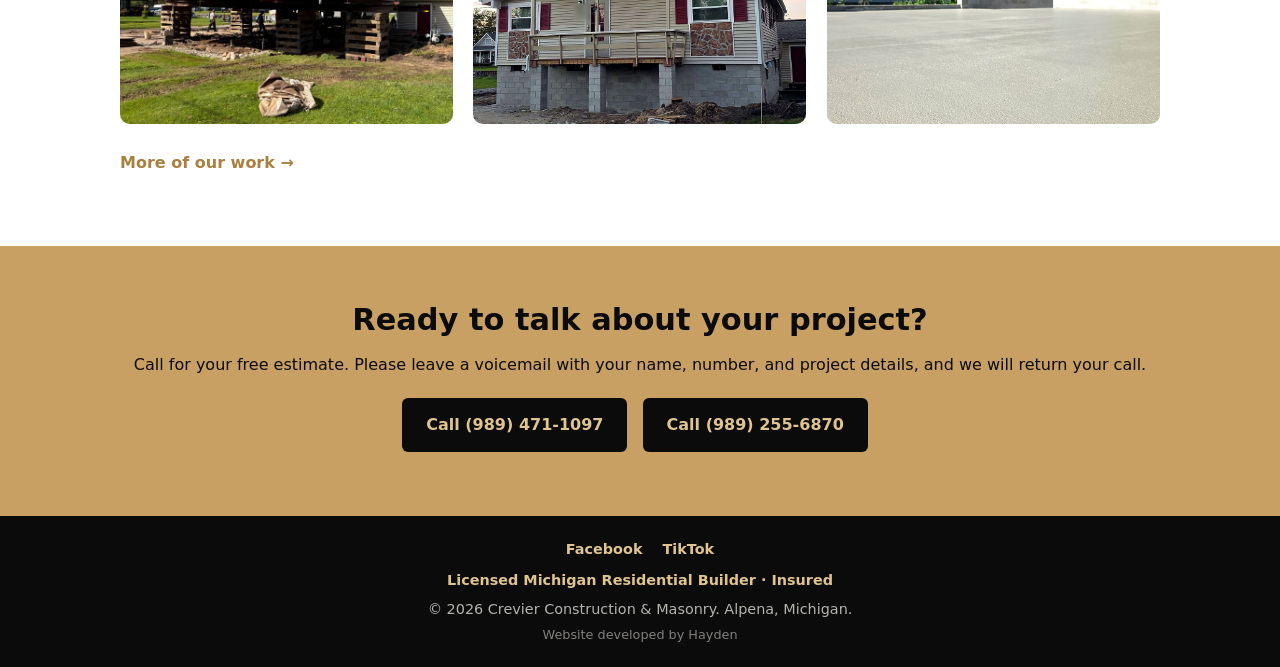
==== commit 6682cb14: "Bolder motion: logo intro curtain, word-by-word headline, cursor light, 3D tilt, magnetic buttons, p" ====
--- a/index.html
+++ b/index.html
@@ -12,6 +12,7 @@
   <meta name="theme-color" content="#0b0b0c">
   <link rel="stylesheet" href="/styles.css">
   <link rel="stylesheet" href="/fx.css">
+  <script>try{if(!sessionStorage.getItem('fxi')&&!matchMedia('(prefers-reduced-motion: reduce)').matches){document.documentElement.classList.add('fx-intro');sessionStorage.setItem('fxi','1')}}catch(e){}</script>
   <link rel="icon" href="/logo/favicon.png" type="image/png">
   <link rel="apple-touch-icon" href="/logo/apple-touch-icon.png">
 </head>
--- a/fx.css
+++ b/fx.css
@@ -1,13 +1,38 @@
-/* Motion polish. Nothing here changes colors, layout or type: it only adds movement.
-   Loaded after styles.css. Everything is switched off for people who ask for reduced motion. */
+/* Motion and polish. Colors, layout and type are untouched: this only adds movement.
+   Loaded after styles.css. Everything is switched off when the visitor asks for reduced motion. */
 
 @media (prefers-reduced-motion: no-preference) {
 
-  /* ---- header ---- */
+  html { --ix: 0s; }
+  html.fx-intro { --ix: 1.55s; }
+  @view-transition { navigation: auto; }
+
+  /* ---------- opening curtain: logo, gold line, then the curtain lifts (once per visit) ---------- */
+  html.fx-intro::before {
+    content: ""; position: fixed; inset: 0; z-index: 9998; background: #0b0b0c; pointer-events: none;
+    animation: fxCurtain 1s cubic-bezier(.75,0,.2,1) 1.25s forwards;
+  }
+  html.fx-intro::after {
+    content: ""; position: fixed; left: 50%; top: 50%; width: 104px; height: 104px; margin: -66px 0 0 -52px;
+    z-index: 9999; pointer-events: none; border-radius: 50%;
+    background: url("/logo/logo-mark.png") center / contain no-repeat;
+    animation: fxLogo 1.9s cubic-bezier(.2,.8,.2,1) both;
+  }
+  html.fx-intro body::before {
+    content: ""; position: fixed; left: 50%; top: 50%; width: 0; height: 3px; margin: 64px 0 0 -70px; z-index: 9999;
+    background: var(--gold); pointer-events: none;
+    animation: fxLine 1s cubic-bezier(.2,.8,.2,1) .3s forwards, fxLineOut .35s ease 1.3s forwards;
+  }
+  @keyframes fxCurtain { to { transform: translateY(-101%); } }
+  @keyframes fxLogo { 0% { opacity: 0; transform: scale(.7); } 22%, 66% { opacity: 1; transform: none; } 100% { opacity: 0; transform: scale(1.08) translateY(-14px); } }
+  @keyframes fxLine { to { width: 140px; } }
+  @keyframes fxLineOut { to { opacity: 0; } }
+
+  /* ---------- header ---------- */
   header { transition: box-shadow .3s ease; }
-  header.is-scrolled { box-shadow: 0 8px 26px rgba(0,0,0,.4); }
-  .brand-mark { transition: transform .45s cubic-bezier(.2,.7,.2,1); }
-  .brand:hover .brand-mark { transform: rotate(-8deg) scale(1.06); }
+  header.is-scrolled { box-shadow: 0 8px 26px rgba(0,0,0,.45); }
+  .brand-mark { transition: transform .5s cubic-bezier(.2,.7,.2,1); }
+  .brand:hover .brand-mark { transform: rotate(-10deg) scale(1.08); }
   nav a:not(.active):not(.call-btn) { position: relative; }
   nav a:not(.active):not(.call-btn)::after {
     content: ""; position: absolute; left: 0; right: 0; bottom: -3px; height: 2px;
@@ -16,89 +41,124 @@
   }
   nav a:not(.active):not(.call-btn):hover::after { transform: scaleX(1); }
   .call-btn { transition: background .2s, transform .2s, box-shadow .2s; }
-  .call-btn:hover { transform: translateY(-1px); box-shadow: 0 6px 16px rgba(201,160,99,.35); }
+  .call-btn:hover { box-shadow: 0 6px 18px rgba(201,160,99,.4); }
 
-  /* thin gold bar that fills as you scroll */
   .fx-progress {
-    position: fixed; top: 0; left: 0; right: 0; height: 3px; z-index: 60;
-    background: var(--gold); transform: scaleX(0); transform-origin: left; pointer-events: none;
+    position: fixed; top: 0; left: 0; right: 0; height: 4px; z-index: 9990;
+    background: linear-gradient(90deg, var(--gold-dark), var(--gold-light));
+    transform: scaleX(0); transform-origin: left; pointer-events: none;
   }
 
-  /* ---- hero: the photo slowly pushes in, the text rises ---- */
+  /* ---------- hero ---------- */
   .hero { position: relative; overflow: hidden; isolation: isolate; background: #0b0b0c; }
+  .hero .wrap { position: relative; z-index: 1; }
   .hero::before {
-    content: ""; position: absolute; inset: -4%; z-index: -1;
+    content: ""; position: absolute; inset: -5%; z-index: -1;
     background:
       linear-gradient(90deg, rgba(8,8,9,.86) 0%, rgba(8,8,9,.62) 55%, rgba(8,8,9,.42) 100%),
       url("/images/hero.jpg") center 40% / cover no-repeat;
     transform-origin: 62% 42%;
     translate: 0 var(--py, 0px);
-    animation: fxPush 28s ease-in-out infinite alternate;
-    will-change: transform;
+    animation: fxLand 2.4s cubic-bezier(.2,.8,.2,1) var(--ix) backwards, fxPush 30s ease-in-out calc(var(--ix) + 2.4s) infinite alternate;
+    will-change: transform, filter;
   }
-  @keyframes fxPush { from { transform: scale(1); } to { transform: scale(1.09); } }
+  @keyframes fxLand { from { transform: scale(1.25); filter: blur(10px) brightness(.5); } }
+  @keyframes fxPush { from { transform: scale(1); } to { transform: scale(1.1); } }
   @media (max-width: 640px) { .hero::before { background-position: 60% 40%; } }
+  /* a pool of gold light follows the cursor */
+  .hero::after {
+    content: ""; position: absolute; inset: 0; z-index: 0; pointer-events: none; opacity: 0; transition: opacity .5s;
+    background: radial-gradient(560px circle at var(--mx, 70%) var(--my, 35%), rgba(201,160,99,.26), transparent 62%);
+  }
+  .hero:hover::after { opacity: 1; }
 
-  .hero h1, .hero p, .hero .btn { animation: fxRise .9s cubic-bezier(.2,.7,.2,1) backwards; }
-  .hero h1 { animation-delay: .1s; }
-  .hero p { animation-delay: .28s; }
-  .hero .btn-primary { animation-delay: .44s, 2.2s; animation-name: fxRise, fxRing; animation-duration: .9s, 3.4s; animation-iteration-count: 1, infinite; animation-fill-mode: backwards, none; }
-  .hero .btn-ghost { animation-delay: .52s; }
-  @keyframes fxRise { from { opacity: 0; transform: translateY(26px); } }
-  @keyframes fxRing {
-    0% { box-shadow: 0 0 0 0 rgba(201,160,99,.55); }
-    70%, 100% { box-shadow: 0 0 0 16px rgba(201,160,99,0); }
+  .fx-word { display: inline-block; animation: fxWord .9s cubic-bezier(.2,.8,.2,1) calc(var(--ix) + .15s + var(--wi, 0) * .09s) backwards; }
+  @keyframes fxWord { from { opacity: 0; transform: translateY(70%) rotate(5deg); filter: blur(7px); } }
+  .hero h1 { position: relative; }
+  .hero h1::after {
+    content: ""; position: absolute; left: 0; bottom: -14px; width: 84px; height: 5px; background: var(--gold);
+    transform-origin: left; animation: fxBar .9s cubic-bezier(.2,.8,.2,1) calc(var(--ix) + .9s) backwards;
   }
+  @keyframes fxBar { from { transform: scaleX(0); } }
+  .hero p { animation: fxRise .9s cubic-bezier(.2,.8,.2,1) calc(var(--ix) + .55s) backwards; }
+  .hero .btn-primary { animation: fxRise .9s cubic-bezier(.2,.8,.2,1) calc(var(--ix) + .75s) backwards, fxRing 3.2s ease calc(var(--ix) + 3s) infinite; }
+  .hero .btn-ghost { animation: fxRise .9s cubic-bezier(.2,.8,.2,1) calc(var(--ix) + .88s) backwards; }
+  @keyframes fxRise { from { opacity: 0; transform: translateY(30px); } }
+  @keyframes fxRing { 0% { box-shadow: 0 0 0 0 rgba(201,160,99,.6); } 70%, 100% { box-shadow: 0 0 0 18px rgba(201,160,99,0); } }
 
-  /* ---- buttons ---- */
-  .btn { position: relative; transition: background .2s, transform .2s, box-shadow .2s; }
-  .btn:hover { transform: translateY(-2px); box-shadow: 0 8px 20px rgba(0,0,0,.22); }
+  /* ---------- buttons: magnetic, with a shine ---------- */
+  .btn, .call-btn { translate: var(--bx, 0px) var(--by, 0px); }
+  .btn { position: relative; transition: background .2s, transform .2s, box-shadow .25s, translate .2s ease-out; }
+  .btn:hover { transform: translateY(-3px); box-shadow: 0 10px 24px rgba(0,0,0,.28); }
   .btn::after {
     content: ""; position: absolute; inset: 0; pointer-events: none; border-radius: inherit;
-    background: linear-gradient(105deg, transparent 35%, rgba(255,255,255,.35) 50%, transparent 65%) 160% 0 / 250% 100% no-repeat;
+    background: linear-gradient(105deg, transparent 35%, rgba(255,255,255,.4) 50%, transparent 65%) 160% 0 / 250% 100% no-repeat;
   }
   .btn:hover::after { background-position: -60% 0; transition: background-position .7s ease; }
 
-  /* ---- cards and photos ---- */
-  .grid .card, .about-cols .card { transition: transform .3s cubic-bezier(.2,.7,.2,1), box-shadow .3s ease; }
-  .grid .card:hover, .about-cols .card:hover { transform: translateY(-5px); box-shadow: 0 14px 30px rgba(0,0,0,.13); }
+  /* ---------- cards and photos: 3D tilt that follows the cursor ---------- */
+  [data-tilt] {
+    transform: perspective(900px) rotateX(var(--rx, 0deg)) rotateY(var(--ry, 0deg));
+    transition: transform .6s cubic-bezier(.2,.8,.2,1), box-shadow .3s ease;
+    will-change: transform;
+  }
+  [data-tilt].is-tilting { transition: transform .12s ease-out, box-shadow .3s ease; }
+  .grid .card[data-tilt]:hover, .about-cols .card[data-tilt]:hover {
+    transform: perspective(900px) rotateX(var(--rx, 0deg)) rotateY(var(--ry, 0deg)) translateY(-6px);
+    box-shadow: 0 18px 38px rgba(0,0,0,.18);
+  }
+  .photo.has-img[data-tilt]:hover, .tile[data-tilt]:hover { box-shadow: 0 18px 38px rgba(0,0,0,.28); }
   .tile::after, .photo.has-img::after {
-    content: ""; position: absolute; left: 0; right: 0; bottom: 0; height: 4px; background: var(--gold);
-    transform: scaleX(0); transform-origin: left; transition: transform .4s cubic-bezier(.2,.7,.2,1); pointer-events: none;
+    content: ""; position: absolute; left: 0; right: 0; bottom: 0; height: 5px; background: var(--gold);
+    transform: scaleX(0); transform-origin: left; transition: transform .45s cubic-bezier(.2,.7,.2,1); pointer-events: none;
   }
   .tile:hover::after, .photo.has-img:hover::after { transform: scaleX(1); }
-  .tile img, .photo.has-img img { transition: transform .6s cubic-bezier(.2,.7,.2,1); }
+  /* photos drift against the scroll */
+  .tile img, .photo.has-img img { scale: 1.12; translate: 0 var(--ty, 0px); transition: transform .7s cubic-bezier(.2,.7,.2,1); }
 
-  /* ---- gold band: a slow glint sweeps across ---- */
+  /* headings get a gold bar that draws itself */
+  section:not(.cta):not(.contact) > .wrap > h2 { position: relative; }
+  section:not(.cta):not(.contact) > .wrap > h2::after {
+    content: ""; position: absolute; left: 0; bottom: -6px; width: 64px; height: 4px; background: var(--gold);
+    transform: scaleX(0); transform-origin: left;
+  }
+  section:not(.cta):not(.contact) > .wrap > h2.in::after { animation: fxBarTo .9s cubic-bezier(.2,.8,.2,1) .35s forwards; }
+  @keyframes fxBarTo { to { transform: scaleX(1); } }
+
+  /* ---------- gold band: a glint that sweeps, and light that follows the cursor ---------- */
   .cta { position: relative; overflow: hidden; }
   .cta .wrap { position: relative; }
   .cta::before {
     content: ""; position: absolute; inset: 0; pointer-events: none;
-    background: linear-gradient(110deg, transparent 38%, rgba(255,255,255,.28) 50%, transparent 62%);
-    transform: translateX(-110%); animation: fxGlint 8s ease-in-out 1.5s infinite;
+    background: linear-gradient(110deg, transparent 38%, rgba(255,255,255,.32) 50%, transparent 62%);
+    transform: translateX(-110%); animation: fxGlint 7s ease-in-out 1.5s infinite;
   }
   @keyframes fxGlint { 0% { transform: translateX(-110%); } 35%, 100% { transform: translateX(110%); } }
 
-  /* ---- inner page banners: a soft light drifts across ---- */
+  /* ---------- inner page banners ---------- */
   .page-hero { position: relative; overflow: hidden; }
   .page-hero > * { position: relative; }
   .page-hero::before {
     content: ""; position: absolute; width: 70%; aspect-ratio: 1; right: -15%; top: -60%;
-    background: radial-gradient(closest-side, rgba(201,160,99,.16), transparent);
-    pointer-events: none; animation: fxDrift 16s ease-in-out infinite alternate;
+    background: radial-gradient(closest-side, rgba(201,160,99,.22), transparent);
+    pointer-events: none; animation: fxDrift 14s ease-in-out infinite alternate;
   }
-  @keyframes fxDrift { from { transform: translate(0,0); } to { transform: translate(-18%, 30%); } }
+  @keyframes fxDrift { from { transform: translate(0,0); } to { transform: translate(-22%, 34%); } }
+  .page-hero h1 { animation: fxRise .9s cubic-bezier(.2,.8,.2,1) calc(var(--ix) + .1s) backwards; }
+  .page-hero p { animation: fxRise .9s cubic-bezier(.2,.8,.2,1) calc(var(--ix) + .25s) backwards; }
 
-  /* ---- reveal on scroll (the classes are added by fx.js) ---- */
+  /* ---------- reveal on scroll: slide in from the side, photos wipe open ---------- */
   .rv { opacity: 0; }
-  .rv.in { opacity: 1; animation: fxReveal .85s cubic-bezier(.2,.7,.2,1) var(--d, 0s) backwards; }
-  @keyframes fxReveal { from { opacity: 0; transform: translateY(26px); } }
-  .trust li.rv.in { animation-name: fxPop; animation-duration: .55s; }
-  @keyframes fxPop { from { opacity: 0; transform: translateY(10px) scale(.96); } }
+  .rv.in { opacity: 1; animation: fxReveal .95s cubic-bezier(.2,.8,.2,1) var(--d, 0s) backwards; }
+  @keyframes fxReveal { from { opacity: 0; transform: translate(var(--dx, 0px), 48px) scale(.96); } }
+  .photo.rv.in, .tile.rv.in { animation-name: fxWipe; animation-duration: 1.1s; }
+  @keyframes fxWipe { from { opacity: 1; clip-path: inset(0 0 100% 0); transform: translateY(24px); } to { clip-path: inset(0 0 0 0); } }
+  .trust li.rv.in { animation-name: fxPop; animation-duration: .6s; }
+  @keyframes fxPop { from { opacity: 0; transform: translateY(14px) scale(.9); } }
 
-  /* ---- photo viewer ---- */
+  /* ---------- photo viewer ---------- */
   .lb.open { animation: fxFade .25s ease; }
-  .lb.open img { animation: fxZoom .35s cubic-bezier(.2,.7,.2,1); }
+  .lb.open img { animation: fxZoom .4s cubic-bezier(.2,.8,.2,1); }
   @keyframes fxFade { from { opacity: 0; } }
-  @keyframes fxZoom { from { opacity: 0; transform: scale(.96); } }
+  @keyframes fxZoom { from { opacity: 0; transform: scale(.94); } }
 }
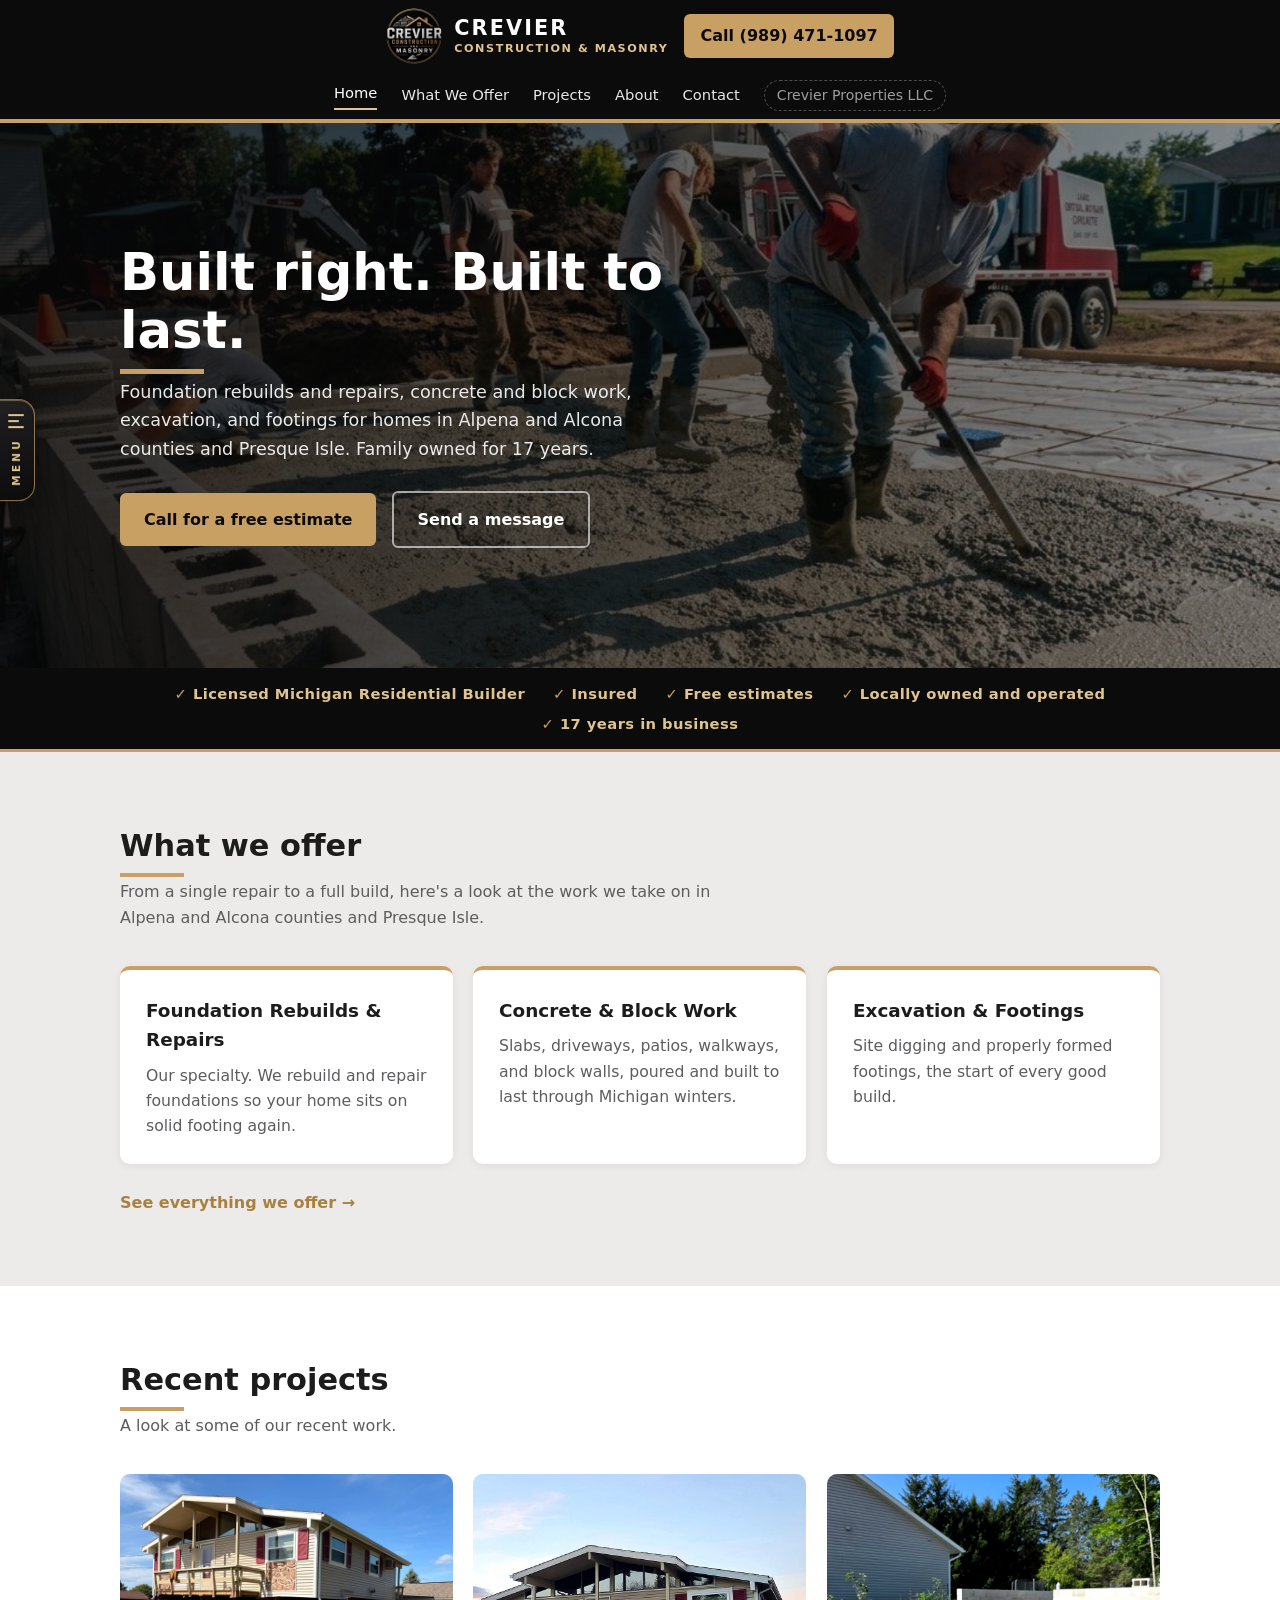
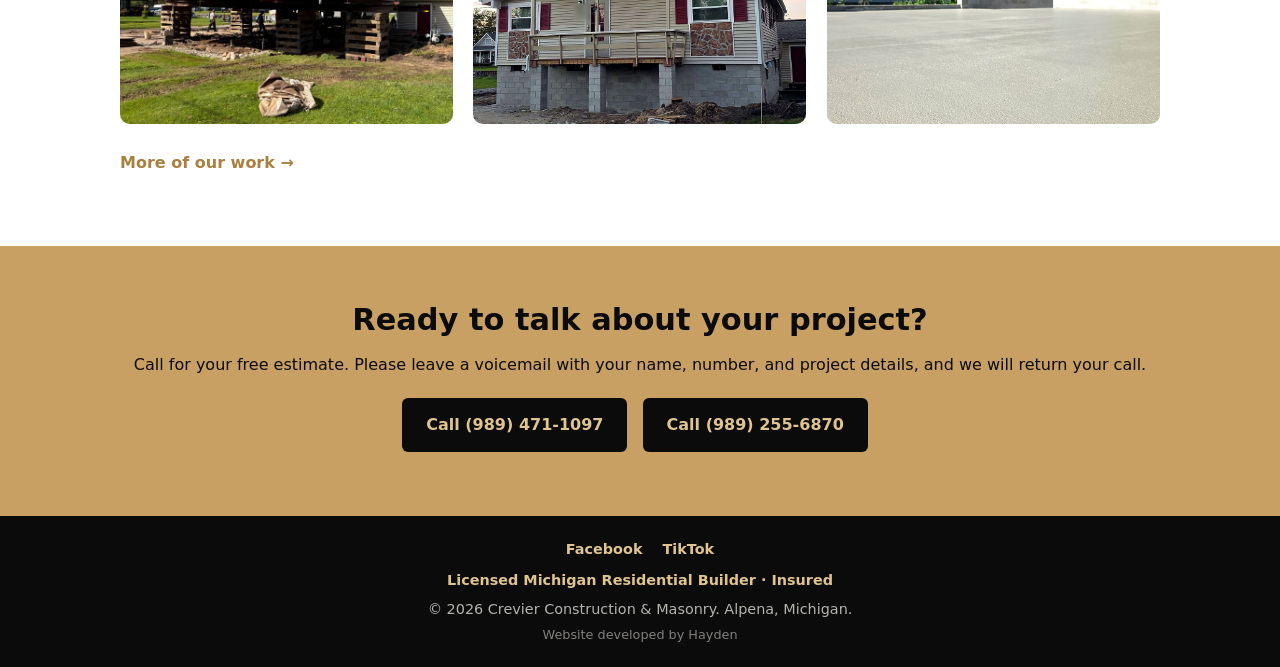
==== commit 6e7db8aa: "Add glass side menu (black and gold) on every page A tab on the left edge (a pill bottom-right on ph" ====
--- a/index.html
+++ b/index.html
@@ -12,6 +12,7 @@
   <meta name="theme-color" content="#0b0b0c">
   <link rel="stylesheet" href="/styles.css">
   <link rel="stylesheet" href="/fx.css">
+  <link rel="stylesheet" href="/menu.css">
   <script>try{if(!sessionStorage.getItem('fxi')&&!matchMedia('(prefers-reduced-motion: reduce)').matches){document.documentElement.classList.add('fx-intro');sessionStorage.setItem('fxi','1')}}catch(e){}</script>
   <link rel="icon" href="/logo/favicon.png" type="image/png">
   <link rel="apple-touch-icon" href="/logo/apple-touch-icon.png">
@@ -118,5 +119,6 @@
   </footer>
 
   <script src="/fx.js"></script>
+  <script src="/menu.js"></script>
 </body>
 </html>
--- a/menu.css
+++ b/menu.css
@@ -0,0 +1,131 @@
+/* Crevier side menu. A glass tab on the edge opens a see-through panel with every page as a floating glass tile.
+   Point at one and it swells and lights up in gold. Black and gold to match the site. */
+
+/* the tab on the left edge (a small pill in the bottom-right corner on phones) */
+.xmb-tab {
+  position: fixed; left: 0; top: 50%; z-index: 60; translate: 0 -50%;
+  display: grid; justify-items: center; gap: 10px;
+  padding: 14px 9px 14px 8px; border: 1px solid rgba(201, 160, 99, 0.7); border-left: 0;
+  border-radius: 0 16px 16px 0; cursor: pointer;
+  background: linear-gradient(160deg, rgba(34, 34, 36, 0.9), rgba(11, 11, 12, 0.88));
+  backdrop-filter: blur(12px) saturate(1.4); -webkit-backdrop-filter: blur(12px) saturate(1.4);
+  box-shadow: 0 10px 30px rgba(0, 0, 0, 0.35), inset 0 1px 0 rgba(224, 196, 143, 0.35);
+  color: #e0c48f; font: inherit;
+  transition: translate 0.35s ease, opacity 0.35s ease, padding 0.25s ease, background 0.25s ease;
+}
+.xmb-tab:hover { padding-left: 13px; background: linear-gradient(160deg, rgba(60, 52, 40, 0.95), rgba(18, 16, 12, 0.92)); }
+.xmb-tab__lines { display: grid; gap: 4px; }
+.xmb-tab__lines i { display: block; width: 16px; height: 2px; border-radius: 1px; background: currentColor; }
+.xmb-tab__lines i:nth-child(2) { width: 11px; }
+.xmb-tab__txt { writing-mode: vertical-rl; rotate: 180deg; font-size: 0.66rem; font-weight: 700; letter-spacing: 0.3em; text-transform: uppercase; }
+html.xmb-open .xmb-tab { translate: -110% -50%; opacity: 0; pointer-events: none; }
+body:has(.lb.open) .xmb-tab { display: none; }
+html.xmb-open { overflow: hidden; }
+
+/* the panel */
+.xmb { position: fixed; inset: 0; z-index: 500; }
+.xmb[hidden] { display: none; }
+.xmb__dim { position: absolute; inset: 0; background: rgba(0, 0, 0, 0.5); opacity: 0; transition: opacity 0.4s ease; }
+.xmb.is-open .xmb__dim { opacity: 1; }
+.xmb__panel {
+  position: absolute; left: 0; top: 0; bottom: 0; width: min(440px, 90vw); overflow: hidden; overflow: clip;
+  background: linear-gradient(170deg, rgba(38, 36, 33, 0.9) 0%, rgba(11, 11, 12, 0.84) 100%);
+  backdrop-filter: blur(22px) saturate(1.4); -webkit-backdrop-filter: blur(22px) saturate(1.4);
+  border-right: 1px solid rgba(201, 160, 99, 0.35);
+  box-shadow: 30px 0 80px rgba(0, 0, 0, 0.45), inset -1px 0 0 rgba(255, 255, 255, 0.05);
+  color: #f4f1ea;
+  translate: -102% 0; transition: translate 0.45s cubic-bezier(0.2, 0.8, 0.2, 1);
+  touch-action: none;
+}
+.xmb.is-open .xmb__panel { translate: 0 0; }
+.xmb__wave { position: absolute; inset: 0; width: 100%; height: 100%; pointer-events: none; }
+.xmb__top { position: absolute; left: 28px; right: 64px; top: 22px; display: flex; justify-content: space-between; align-items: baseline; gap: 12px; font-size: 0.74rem; letter-spacing: 0.08em; }
+.xmb__brand { font-size: 1.05rem; font-weight: 800; letter-spacing: 0.14em; }
+.xmb__brand small { display: block; margin-top: 3px; font-size: 0.6rem; font-weight: 600; letter-spacing: 0.16em; text-transform: uppercase; color: #e0c48f; }
+.xmb__where { opacity: 0.75; white-space: nowrap; }
+.xmb__close {
+  position: absolute; top: 14px; right: 14px; width: 38px; height: 38px; border-radius: 50%; padding: 0;
+  border: 1px solid rgba(201, 160, 99, 0.55); background: rgba(255, 255, 255, 0.06); color: #f4f1ea; font-size: 1.3rem; line-height: 1; cursor: pointer;
+}
+.xmb__close:hover { background: rgba(201, 160, 99, 0.25); }
+
+/* the options: all in view, none of it scrolls. Sizes follow the height of the screen. */
+.xmb__panel { --rows: var(--n, 10); --pitch: calc((100vh - 130px) / var(--rows)); --pitch: calc((100dvh - 130px) / var(--rows)); --tile: clamp(26px, calc(var(--pitch) * 0.8), 54px); }
+.xmb__list {
+  position: absolute; left: 0; right: 0; top: 76px; bottom: 56px; padding: 0 18px 0 22px;
+  display: grid; grid-template-rows: repeat(var(--rows), minmax(0, 1fr)); grid-auto-flow: column; grid-auto-columns: minmax(0, 1fr); column-gap: 6px;
+}
+.xmb__item {
+  position: relative; display: block; min-width: 0; color: inherit; text-decoration: none; cursor: pointer;
+  transform-origin: 14% 50%; z-index: 1;
+  translate: -26px 0; opacity: 0;
+  transition: translate 0.55s cubic-bezier(0.2, 0.9, 0.25, 1) calc(var(--i) * 28ms), opacity 0.45s ease calc(var(--i) * 28ms), transform 0.32s cubic-bezier(0.2, 0.9, 0.25, 1);
+  -webkit-tap-highlight-color: transparent;
+}
+.xmb.is-open .xmb__item { translate: 0 0; opacity: 1; }
+/* each one drifts up and down on its own beat, like it is floating in a bubble */
+.xmb__bob {
+  position: absolute; inset: 0; display: flex; align-items: center; gap: calc(var(--tile) * 0.3); padding: 0 8px;
+  animation: xmbBob var(--t, 4s) ease-in-out var(--d, 0s) infinite;
+}
+@keyframes xmbBob { 0%, 100% { transform: translateY(calc(var(--pitch) * -0.07)); } 50% { transform: translateY(calc(var(--pitch) * 0.07)); } }
+.xmb__icon { flex: none; width: calc(var(--tile) + 6px); height: calc(var(--tile) + 6px); perspective: 500px; display: grid; place-items: center; }
+.xmb__tile {
+  position: relative; width: var(--tile); height: var(--tile); border-radius: calc(var(--tile) * 0.29); display: grid; place-items: center; color: #f0dcb4;
+  background: linear-gradient(150deg, rgba(255, 255, 255, 0.24) 0%, rgba(201, 160, 99, 0.1) 55%, rgba(255, 255, 255, 0.12) 100%);
+  border: 1px solid rgba(224, 196, 143, 0.5);
+  box-shadow: inset 0 1px 0 rgba(255, 255, 255, 0.5), inset 0 -8px 16px rgba(0, 0, 0, 0.25), 0 8px 18px rgba(0, 0, 0, 0.4);
+  transform: rotateY(-26deg) rotateX(10deg); transform-style: preserve-3d;
+  transition: transform 0.45s cubic-bezier(0.2, 0.9, 0.25, 1), box-shadow 0.35s ease, background 0.35s ease, color 0.35s;
+}
+.xmb__tile::after { /* a glossy streak across the glass */
+  content: ""; position: absolute; inset: 2px 2px 50% 2px; border-radius: calc(var(--tile) * 0.25) calc(var(--tile) * 0.25) 40% 40%;
+  background: linear-gradient(180deg, rgba(255, 255, 255, 0.34), rgba(255, 255, 255, 0)); pointer-events: none;
+}
+.xmb__tile svg { width: 46%; height: 46%; filter: drop-shadow(0 2px 3px rgba(0, 0, 0, 0.45)); transform: translateZ(12px); }
+.xmb__text { position: relative; min-width: 0; display: block; }
+.xmb__text b { display: block; font-weight: 700; font-size: clamp(0.82rem, calc(var(--pitch) * 0.34), 1.08rem); line-height: 1.1; letter-spacing: 0.01em; white-space: nowrap; overflow: hidden; text-overflow: ellipsis; text-shadow: 0 1px 3px rgba(0, 0, 0, 0.6); }
+.xmb__text em { /* the one-line blurb, only when you point at it */
+  position: absolute; left: 0; top: 100%; margin-top: 1px; font-style: normal; font-size: 0.72rem; line-height: 1.2; color: #e0c48f; white-space: nowrap;
+  opacity: 0; transform: translateY(-3px); transition: opacity 0.25s ease, transform 0.25s ease; pointer-events: none; text-shadow: 0 1px 3px rgba(0, 0, 0, 0.6);
+}
+
+/* point at one (or tab to it) and it swells and lights up gold */
+.xmb__item:hover, .xmb__item:focus-visible { transform: scale(1.2); z-index: 3; outline: none; }
+.xmb__item:hover .xmb__tile, .xmb__item:focus-visible .xmb__tile {
+  transform: rotateY(0) rotateX(0) scale(1.12); color: #fff;
+  background: linear-gradient(150deg, rgba(255, 238, 200, 0.5) 0%, rgba(201, 160, 99, 0.3) 55%, rgba(255, 255, 255, 0.24) 100%);
+  box-shadow: inset 0 1px 0 rgba(255, 255, 255, 0.8), 0 0 28px rgba(201, 160, 99, 0.7), 0 12px 26px rgba(0, 0, 0, 0.45);
+}
+.xmb__item:hover .xmb__text em, .xmb__item:focus-visible .xmb__text em { opacity: 1; transform: none; }
+/* a small lit dot marks the page you are on */
+.xmb__item.is-here .xmb__text b::after { content: ""; display: inline-block; width: 6px; height: 6px; margin-left: 8px; border-radius: 50%; vertical-align: middle; background: #e0c48f; box-shadow: 0 0 8px 2px rgba(201, 160, 99, 0.8); }
+
+.xmb__help { position: absolute; left: 30px; right: 20px; bottom: 16px; margin: 0; display: flex; gap: 18px; flex-wrap: wrap; font-size: 0.72rem; letter-spacing: 0.06em; opacity: 0.6; }
+
+@media (max-height: 520px) and (max-width: 599px) { .xmb__text em { display: none; } }
+@media (max-height: 640px) and (min-width: 600px) {
+  .xmb__panel { --rows: var(--n2, 5); --pitch: calc((100vh - 90px) / var(--rows)); --pitch: calc((100dvh - 90px) / var(--rows)); width: min(620px, 94vw); }
+  .xmb__list { top: 60px; bottom: 34px; }
+  .xmb__top { top: 14px; }
+  .xmb__help { bottom: 8px; }
+}
+@media (max-width: 560px) {
+  .xmb-tab, .xmb-tab:hover {
+    top: auto; left: auto; right: 10px; bottom: 10px; translate: 0 0;
+    grid-auto-flow: column; align-items: center; gap: 8px;
+    padding: 0 14px; height: 42px; border: 1px solid rgba(201, 160, 99, 0.8); border-radius: 999px;
+    background: rgba(11, 11, 12, 0.92);
+  }
+  html.xmb-open .xmb-tab { translate: 0 150%; }
+  .xmb-tab__txt { writing-mode: horizontal-tb; rotate: none; font-size: 0.68rem; letter-spacing: 0.2em; }
+  .xmb__list { padding-left: 14px; }
+  .xmb__top { left: 20px; }
+  .xmb__help { left: 20px; }
+  .xmb__where { display: none; }
+}
+@media (prefers-reduced-motion: reduce) {
+  .xmb__panel, .xmb__item, .xmb__tile, .xmb__dim, .xmb-tab { transition: none; }
+  .xmb__bob { animation: none; }
+  .xmb__item { translate: 0 0; opacity: 1; }
+}
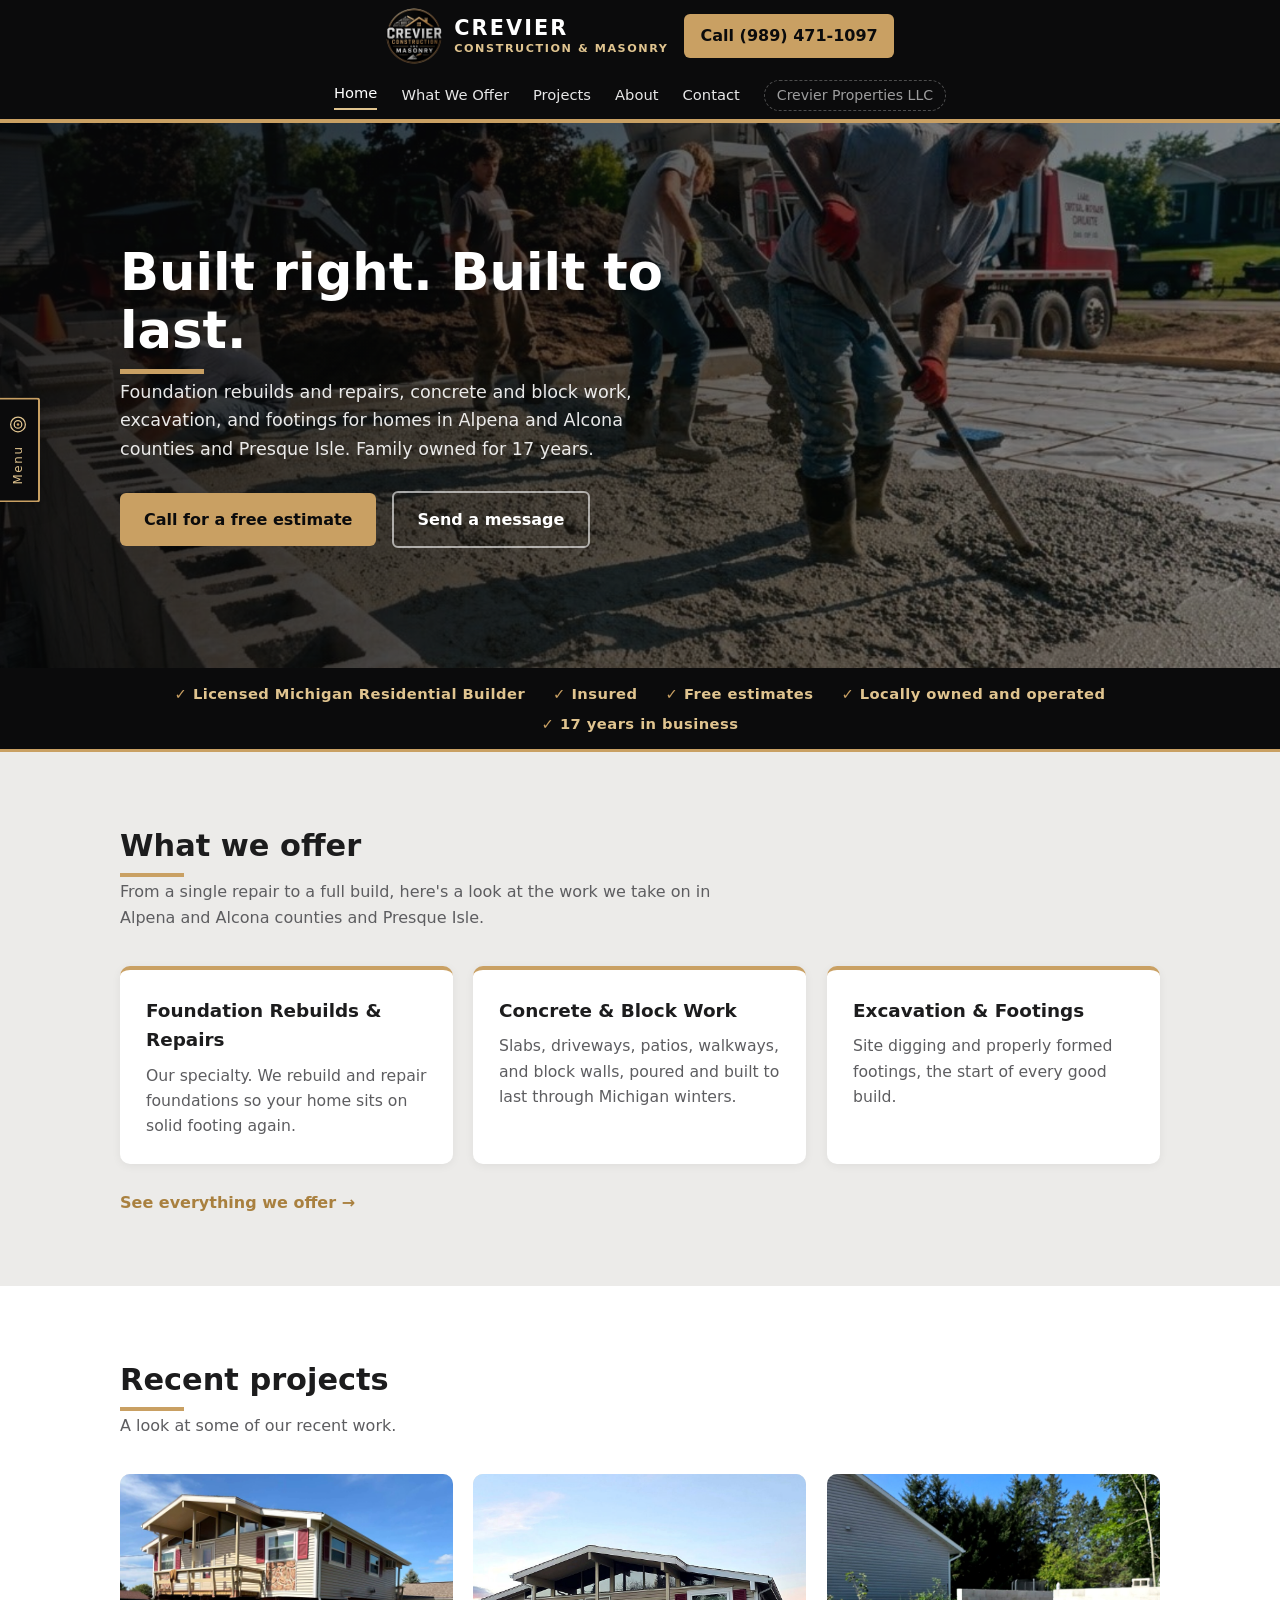
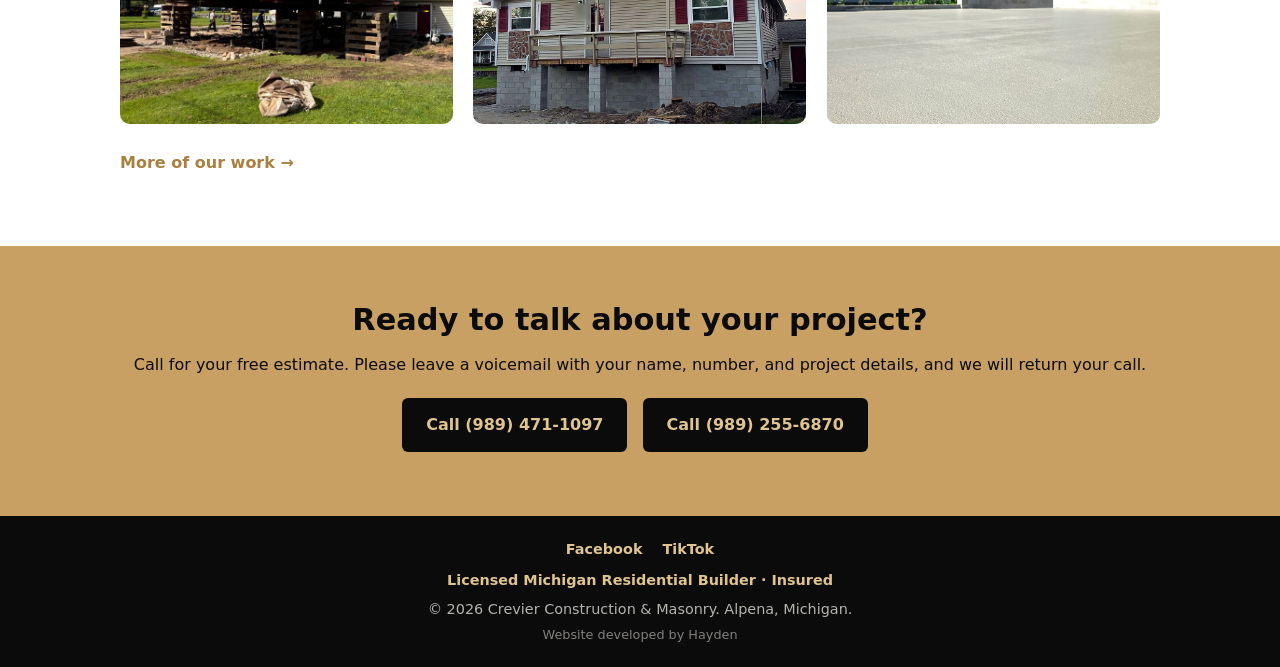
==== commit f0ce5b89: "Point link-preview image at crevierconstruction.com Co-Authored-By: Claude Sonnet 5.5 <noreply@anthr" ====
--- a/index.html
+++ b/index.html
@@ -8,7 +8,7 @@
   <meta property="og:type" content="website">
   <meta property="og:title" content="Crevier Construction &amp; Masonry | Alpena, Michigan">
   <meta property="og:description" content="Licensed Michigan residential builder serving Alpena and Alcona counties and Presque Isle. Foundation rebuilds and repairs, concrete and block work, excavation, and footings. Free estimates.">
-  <meta property="og:image" content="https://crevier-construction.vercel.app/logo/og-image.jpg">
+  <meta property="og:image" content="https://crevierconstruction.com/logo/og-image.jpg">
   <meta name="theme-color" content="#0b0b0c">
   <link rel="stylesheet" href="/styles.css">
   <link rel="stylesheet" href="/fx.css">
--- a/menu.css
+++ b/menu.css
@@ -1,131 +1,121 @@
-/* Crevier side menu. A glass tab on the edge opens a see-through panel with every page as a floating glass tile.
-   Point at one and it swells and lights up in gold. Black and gold to match the site. */
+/* Crevier menu. A clean white panel, like a clinic corridor: thin type, hairline rules, one ring as the mark.
+   Rows open like sliding doors, one gold line sweeps down the panel, and a small readout says what each page is. */
 
-/* the tab on the left edge (a small pill in the bottom-right corner on phones) */
 .xmb-tab {
   position: fixed; left: 0; top: 50%; z-index: 60; translate: 0 -50%;
-  display: grid; justify-items: center; gap: 10px;
-  padding: 14px 9px 14px 8px; border: 1px solid rgba(201, 160, 99, 0.7); border-left: 0;
-  border-radius: 0 16px 16px 0; cursor: pointer;
-  background: linear-gradient(160deg, rgba(34, 34, 36, 0.9), rgba(11, 11, 12, 0.88));
-  backdrop-filter: blur(12px) saturate(1.4); -webkit-backdrop-filter: blur(12px) saturate(1.4);
-  box-shadow: 0 10px 30px rgba(0, 0, 0, 0.35), inset 0 1px 0 rgba(224, 196, 143, 0.35);
-  color: #e0c48f; font: inherit;
-  transition: translate 0.35s ease, opacity 0.35s ease, padding 0.25s ease, background 0.25s ease;
+  display: grid; justify-items: center; gap: 12px; padding: 16px 10px 16px 9px;
+  border: 2px solid #c9a063; border-left: 0; border-radius: 0 3px 3px 0; cursor: pointer;
+  background: #0b0b0c; color: #e0c48f; font: inherit;
+  box-shadow: 6px 0 24px rgba(0, 0, 0, 0.18);
+  transition: translate 0.35s ease, opacity 0.35s ease, padding 0.25s ease;
 }
-.xmb-tab:hover { padding-left: 13px; background: linear-gradient(160deg, rgba(60, 52, 40, 0.95), rgba(18, 16, 12, 0.92)); }
-.xmb-tab__lines { display: grid; gap: 4px; }
-.xmb-tab__lines i { display: block; width: 16px; height: 2px; border-radius: 1px; background: currentColor; }
-.xmb-tab__lines i:nth-child(2) { width: 11px; }
-.xmb-tab__txt { writing-mode: vertical-rl; rotate: 180deg; font-size: 0.66rem; font-weight: 700; letter-spacing: 0.3em; text-transform: uppercase; }
+.xmb-tab:hover { padding-left: 13px; }
+.xmb-tab:focus-visible { outline: 2px solid #e0c48f; outline-offset: 2px; }
+.xmb-tab__ring { width: 18px; height: 18px; display: block; }
+.xmb-tab__ring circle { fill: none; stroke: currentColor; stroke-width: 1.4; }
+.xmb-tab__ring .dot { fill: #c9a063; stroke: none; }
+.xmb-tab__txt { writing-mode: vertical-rl; rotate: 180deg; font-size: 0.74rem; font-weight: 500; letter-spacing: 0.14em; }
 html.xmb-open .xmb-tab { translate: -110% -50%; opacity: 0; pointer-events: none; }
 body:has(.lb.open) .xmb-tab { display: none; }
 html.xmb-open { overflow: hidden; }
 
-/* the panel */
 .xmb { position: fixed; inset: 0; z-index: 500; }
 .xmb[hidden] { display: none; }
-.xmb__dim { position: absolute; inset: 0; background: rgba(0, 0, 0, 0.5); opacity: 0; transition: opacity 0.4s ease; }
+.xmb__dim { position: absolute; inset: 0; background: rgba(8, 10, 12, 0.5); opacity: 0; transition: opacity 0.4s ease; }
 .xmb.is-open .xmb__dim { opacity: 1; }
+
 .xmb__panel {
-  position: absolute; left: 0; top: 0; bottom: 0; width: min(440px, 90vw); overflow: hidden; overflow: clip;
-  background: linear-gradient(170deg, rgba(38, 36, 33, 0.9) 0%, rgba(11, 11, 12, 0.84) 100%);
-  backdrop-filter: blur(22px) saturate(1.4); -webkit-backdrop-filter: blur(22px) saturate(1.4);
-  border-right: 1px solid rgba(201, 160, 99, 0.35);
-  box-shadow: 30px 0 80px rgba(0, 0, 0, 0.45), inset -1px 0 0 rgba(255, 255, 255, 0.05);
-  color: #f4f1ea;
-  translate: -102% 0; transition: translate 0.45s cubic-bezier(0.2, 0.8, 0.2, 1);
-  touch-action: none;
+  position: absolute; left: 0; top: 0; bottom: 0; width: min(430px, 92vw); overflow: hidden; overflow: clip;
+  display: flex; flex-direction: column; color: #14161a;
+  background:
+    repeating-linear-gradient(90deg, rgba(20, 22, 26, 0.035) 0 1px, transparent 1px 56px),
+    linear-gradient(180deg, #f4f3f1 0%, #ecebe9 100%);
+  box-shadow: 30px 0 80px rgba(0, 0, 0, 0.35);
+  translate: -102% 0; transition: translate 0.5s cubic-bezier(0.2, 0.8, 0.2, 1);
 }
 .xmb.is-open .xmb__panel { translate: 0 0; }
-.xmb__wave { position: absolute; inset: 0; width: 100%; height: 100%; pointer-events: none; }
-.xmb__top { position: absolute; left: 28px; right: 64px; top: 22px; display: flex; justify-content: space-between; align-items: baseline; gap: 12px; font-size: 0.74rem; letter-spacing: 0.08em; }
-.xmb__brand { font-size: 1.05rem; font-weight: 800; letter-spacing: 0.14em; }
-.xmb__brand small { display: block; margin-top: 3px; font-size: 0.6rem; font-weight: 600; letter-spacing: 0.16em; text-transform: uppercase; color: #e0c48f; }
-.xmb__where { opacity: 0.75; white-space: nowrap; }
+/* one gold line sweeps down the panel as it opens */
+.xmb__panel::after {
+  content: ""; position: absolute; left: 0; right: 0; top: 0; height: 2px; background: linear-gradient(90deg, transparent, #c9a063 30%, #c9a063 70%, transparent);
+  opacity: 0; pointer-events: none;
+}
+.xmb.is-open .xmb__panel::after { animation: xmbSweep 1.1s cubic-bezier(0.5, 0, 0.2, 1) 0.15s 1 both; }
+@keyframes xmbSweep { 0% { top: 0; opacity: 0; } 12% { opacity: 1; } 88% { opacity: 1; } 100% { top: 100%; opacity: 0; } }
+
+.xmb__head { flex: none; display: flex; align-items: center; gap: 14px; padding: 22px 64px 18px 28px; background: #0b0b0c; color: #fff; border-bottom: 4px solid #c9a063; }
+.xmb__mark { width: 34px; height: 34px; flex: none; }
+.xmb__mark circle { fill: none; stroke: #ecebe9; stroke-width: 1.3; }
+.xmb__mark .arc { stroke: #c9a063; stroke-width: 2.4; stroke-linecap: round; }
+.xmb__mark .dot { fill: #c9a063; stroke: none; }
+.xmb__mark g { transform-origin: 50% 50%; }
+.xmb.is-open .xmb__mark .spin { animation: xmbSpin 1.4s cubic-bezier(0.3, 0.7, 0.2, 1) 0.2s 1 both; }
+@keyframes xmbSpin { from { transform: rotate(-200deg); } to { transform: rotate(0); } }
+.xmb__brand { font-size: 1.22rem; font-weight: 600; letter-spacing: 0.12em; line-height: 1.1; }
+.xmb__brand small { display: block; margin-top: 4px; font-size: 0.74rem; font-weight: 400; letter-spacing: 0.03em; color: #e0c48f; }
 .xmb__close {
-  position: absolute; top: 14px; right: 14px; width: 38px; height: 38px; border-radius: 50%; padding: 0;
-  border: 1px solid rgba(201, 160, 99, 0.55); background: rgba(255, 255, 255, 0.06); color: #f4f1ea; font-size: 1.3rem; line-height: 1; cursor: pointer;
+  position: absolute; top: 20px; right: 18px; width: 36px; height: 36px; padding: 0; border-radius: 50%; cursor: pointer;
+  border: 1px solid #c9a063; background: transparent; color: #ecebe9; font-size: 1.15rem; line-height: 1;
 }
-.xmb__close:hover { background: rgba(201, 160, 99, 0.25); }
+.xmb__close:hover { background: #c9a063; color: #0b0b0c; }
+.xmb__close:focus-visible { outline: 2px solid #e0c48f; outline-offset: 2px; }
+.xmb__row:focus-visible, .xmb__call:focus-visible { outline: 2px solid #a9803f; outline-offset: -2px; }
 
-/* the options: all in view, none of it scrolls. Sizes follow the height of the screen. */
-.xmb__panel { --rows: var(--n, 10); --pitch: calc((100vh - 130px) / var(--rows)); --pitch: calc((100dvh - 130px) / var(--rows)); --tile: clamp(26px, calc(var(--pitch) * 0.8), 54px); }
-.xmb__list {
-  position: absolute; left: 0; right: 0; top: 76px; bottom: 56px; padding: 0 18px 0 22px;
-  display: grid; grid-template-rows: repeat(var(--rows), minmax(0, 1fr)); grid-auto-flow: column; grid-auto-columns: minmax(0, 1fr); column-gap: 6px;
+/* the pages: a plain ruled list; the four services are indented under What we offer */
+.xmb__list { flex: 1 1 auto; min-height: 0; overflow-y: auto; padding: 8px 0; display: flex; flex-direction: column; justify-content: center; overscroll-behavior: contain; }
+.xmb__row {
+  position: relative; flex: none; display: flex; align-items: center; gap: 16px; text-decoration: none; color: #14161a;
+  padding: 0 28px; height: clamp(40px, 6.4vh, 56px); font-size: clamp(1.05rem, 2.7vh, 1.4rem); font-weight: 400; letter-spacing: 0;
+  border-bottom: 1px solid #d6d4d0; -webkit-tap-highlight-color: transparent;
+  clip-path: inset(0 100% 0 0); transition: clip-path 0.6s cubic-bezier(0.6, 0, 0.2, 1) calc(var(--i) * 45ms + 0.2s);
 }
-.xmb__item {
-  position: relative; display: block; min-width: 0; color: inherit; text-decoration: none; cursor: pointer;
-  transform-origin: 14% 50%; z-index: 1;
-  translate: -26px 0; opacity: 0;
-  transition: translate 0.55s cubic-bezier(0.2, 0.9, 0.25, 1) calc(var(--i) * 28ms), opacity 0.45s ease calc(var(--i) * 28ms), transform 0.32s cubic-bezier(0.2, 0.9, 0.25, 1);
-  -webkit-tap-highlight-color: transparent;
+.xmb.is-open .xmb__row { clip-path: inset(0 0 0 0); }
+.xmb__row.sub { height: clamp(32px, 4.9vh, 42px); font-size: clamp(0.92rem, 2.1vh, 1.05rem); padding-left: 62px; color: #3a4047; }
+.xmb__row.sub .xmb__ring { width: 8px; height: 8px; }
+.xmb__ring { flex: none; width: 11px; height: 11px; border-radius: 50%; border: 1px solid #8a9199; position: relative; transition: border-color 0.25s, transform 0.3s ease; }
+.xmb__row::before { /* the gold rule that draws across on hover */
+  content: ""; position: absolute; left: 0; right: 0; bottom: -1px; height: 1px; background: #a9803f; transform: scaleX(0); transform-origin: left; transition: transform 0.4s cubic-bezier(0.3, 0.7, 0.2, 1);
 }
-.xmb.is-open .xmb__item { translate: 0 0; opacity: 1; }
-/* each one drifts up and down on its own beat, like it is floating in a bubble */
-.xmb__bob {
-  position: absolute; inset: 0; display: flex; align-items: center; gap: calc(var(--tile) * 0.3); padding: 0 8px;
-  animation: xmbBob var(--t, 4s) ease-in-out var(--d, 0s) infinite;
+.xmb__row:hover::before, .xmb__row:focus-visible::before { transform: scaleX(1); }
+.xmb__row:hover .xmb__ring, .xmb__row:focus-visible .xmb__ring { border-color: #a9803f; transform: scale(1.25); }
+.xmb__row:hover, .xmb__row:focus-visible { background: rgba(169, 128, 63, 0.06); outline: none; }
+.xmb__row.is-here { font-weight: 700; }
+.xmb__row.is-here .xmb__ring { border-color: #a9803f; }
+.xmb__row.is-here .xmb__ring::after { content: ""; position: absolute; inset: 2px; border-radius: 50%; background: #a9803f; }
+.xmb__row.sub.is-here .xmb__ring::after { inset: 1px; }
+
+/* what the page you are pointing at is, in one line */
+.xmb__foot { flex: none; border-top: 1px solid #d6d4d0; padding: 14px 28px 20px; display: grid; gap: 14px; background: #f6f5f3; }
+.xmb__read { margin: 0; min-height: 2.5em; font-size: 0.86rem; line-height: 1.3; color: #5d646c; display: flex; align-items: center; }
+.xmb__call {
+  display: flex; align-items: center; justify-content: center; gap: 10px; height: 46px; border-radius: 2px; text-decoration: none;
+  background: #c9a063; color: #0b0b0c; font-weight: 700; font-size: 0.98rem; letter-spacing: 0.01em; transition: background 0.25s, color 0.25s;
 }
-@keyframes xmbBob { 0%, 100% { transform: translateY(calc(var(--pitch) * -0.07)); } 50% { transform: translateY(calc(var(--pitch) * 0.07)); } }
-.xmb__icon { flex: none; width: calc(var(--tile) + 6px); height: calc(var(--tile) + 6px); perspective: 500px; display: grid; place-items: center; }
-.xmb__tile {
-  position: relative; width: var(--tile); height: var(--tile); border-radius: calc(var(--tile) * 0.29); display: grid; place-items: center; color: #f0dcb4;
-  background: linear-gradient(150deg, rgba(255, 255, 255, 0.24) 0%, rgba(201, 160, 99, 0.1) 55%, rgba(255, 255, 255, 0.12) 100%);
-  border: 1px solid rgba(224, 196, 143, 0.5);
-  box-shadow: inset 0 1px 0 rgba(255, 255, 255, 0.5), inset 0 -8px 16px rgba(0, 0, 0, 0.25), 0 8px 18px rgba(0, 0, 0, 0.4);
-  transform: rotateY(-26deg) rotateX(10deg); transform-style: preserve-3d;
-  transition: transform 0.45s cubic-bezier(0.2, 0.9, 0.25, 1), box-shadow 0.35s ease, background 0.35s ease, color 0.35s;
-}
-.xmb__tile::after { /* a glossy streak across the glass */
-  content: ""; position: absolute; inset: 2px 2px 50% 2px; border-radius: calc(var(--tile) * 0.25) calc(var(--tile) * 0.25) 40% 40%;
-  background: linear-gradient(180deg, rgba(255, 255, 255, 0.34), rgba(255, 255, 255, 0)); pointer-events: none;
-}
-.xmb__tile svg { width: 46%; height: 46%; filter: drop-shadow(0 2px 3px rgba(0, 0, 0, 0.45)); transform: translateZ(12px); }
-.xmb__text { position: relative; min-width: 0; display: block; }
-.xmb__text b { display: block; font-weight: 700; font-size: clamp(0.82rem, calc(var(--pitch) * 0.34), 1.08rem); line-height: 1.1; letter-spacing: 0.01em; white-space: nowrap; overflow: hidden; text-overflow: ellipsis; text-shadow: 0 1px 3px rgba(0, 0, 0, 0.6); }
-.xmb__text em { /* the one-line blurb, only when you point at it */
-  position: absolute; left: 0; top: 100%; margin-top: 1px; font-style: normal; font-size: 0.72rem; line-height: 1.2; color: #e0c48f; white-space: nowrap;
-  opacity: 0; transform: translateY(-3px); transition: opacity 0.25s ease, transform 0.25s ease; pointer-events: none; text-shadow: 0 1px 3px rgba(0, 0, 0, 0.6);
-}
+.xmb__call:hover { background: #0b0b0c; color: #e0c48f; }
+.xmb__call svg { width: 16px; height: 16px; fill: none; stroke: currentColor; stroke-width: 1.6; stroke-linecap: round; stroke-linejoin: round; }
 
-/* point at one (or tab to it) and it swells and lights up gold */
-.xmb__item:hover, .xmb__item:focus-visible { transform: scale(1.2); z-index: 3; outline: none; }
-.xmb__item:hover .xmb__tile, .xmb__item:focus-visible .xmb__tile {
-  transform: rotateY(0) rotateX(0) scale(1.12); color: #fff;
-  background: linear-gradient(150deg, rgba(255, 238, 200, 0.5) 0%, rgba(201, 160, 99, 0.3) 55%, rgba(255, 255, 255, 0.24) 100%);
-  box-shadow: inset 0 1px 0 rgba(255, 255, 255, 0.8), 0 0 28px rgba(201, 160, 99, 0.7), 0 12px 26px rgba(0, 0, 0, 0.45);
-}
-.xmb__item:hover .xmb__text em, .xmb__item:focus-visible .xmb__text em { opacity: 1; transform: none; }
-/* a small lit dot marks the page you are on */
-.xmb__item.is-here .xmb__text b::after { content: ""; display: inline-block; width: 6px; height: 6px; margin-left: 8px; border-radius: 50%; vertical-align: middle; background: #e0c48f; box-shadow: 0 0 8px 2px rgba(201, 160, 99, 0.8); }
-
-.xmb__help { position: absolute; left: 30px; right: 20px; bottom: 16px; margin: 0; display: flex; gap: 18px; flex-wrap: wrap; font-size: 0.72rem; letter-spacing: 0.06em; opacity: 0.6; }
-
-@media (max-height: 520px) and (max-width: 599px) { .xmb__text em { display: none; } }
-@media (max-height: 640px) and (min-width: 600px) {
-  .xmb__panel { --rows: var(--n2, 5); --pitch: calc((100vh - 90px) / var(--rows)); --pitch: calc((100dvh - 90px) / var(--rows)); width: min(620px, 94vw); }
-  .xmb__list { top: 60px; bottom: 34px; }
-  .xmb__top { top: 14px; }
-  .xmb__help { bottom: 8px; }
+@media (max-height: 560px) {
+  .xmb__head { padding-top: 14px; padding-bottom: 12px; }
+  .xmb__close { top: 12px; }
+  .xmb__row { height: 36px; font-size: 1rem; }
+  .xmb__row.sub { height: 30px; }
+  .xmb__foot { padding: 10px 28px 12px; gap: 8px; }
+  .xmb__read { display: none; }
+  .xmb__call { height: 40px; }
 }
 @media (max-width: 560px) {
   .xmb-tab, .xmb-tab:hover {
-    top: auto; left: auto; right: 10px; bottom: 10px; translate: 0 0;
-    grid-auto-flow: column; align-items: center; gap: 8px;
-    padding: 0 14px; height: 42px; border: 1px solid rgba(201, 160, 99, 0.8); border-radius: 999px;
-    background: rgba(11, 11, 12, 0.92);
+    top: auto; left: auto; right: 10px; bottom: 10px; translate: 0 0; grid-auto-flow: column; align-items: center; gap: 9px;
+    padding: 0 16px; height: 42px; border: 2px solid #c9a063; border-radius: 999px; box-shadow: 0 6px 22px rgba(0, 0, 0, 0.4);
   }
   html.xmb-open .xmb-tab { translate: 0 150%; }
-  .xmb-tab__txt { writing-mode: horizontal-tb; rotate: none; font-size: 0.68rem; letter-spacing: 0.2em; }
-  .xmb__list { padding-left: 14px; }
-  .xmb__top { left: 20px; }
-  .xmb__help { left: 20px; }
-  .xmb__where { display: none; }
+  .xmb-tab__txt { writing-mode: horizontal-tb; rotate: none; font-size: 0.8rem; }
+  .xmb__row { padding: 0 22px; }
+  .xmb__row.sub { padding-left: 52px; }
+  .xmb__head, .xmb__foot { padding-left: 22px; }
+  .xmb__foot { padding-right: 22px; }
 }
 @media (prefers-reduced-motion: reduce) {
-  .xmb__panel, .xmb__item, .xmb__tile, .xmb__dim, .xmb-tab { transition: none; }
-  .xmb__bob { animation: none; }
-  .xmb__item { translate: 0 0; opacity: 1; }
+  .xmb__panel, .xmb__row, .xmb__dim, .xmb-tab, .xmb__ring, .xmb__row::before { transition: none; }
+  .xmb__row { clip-path: none; }
+  .xmb.is-open .xmb__panel::after, .xmb.is-open .xmb__mark .spin { animation: none; }
 }
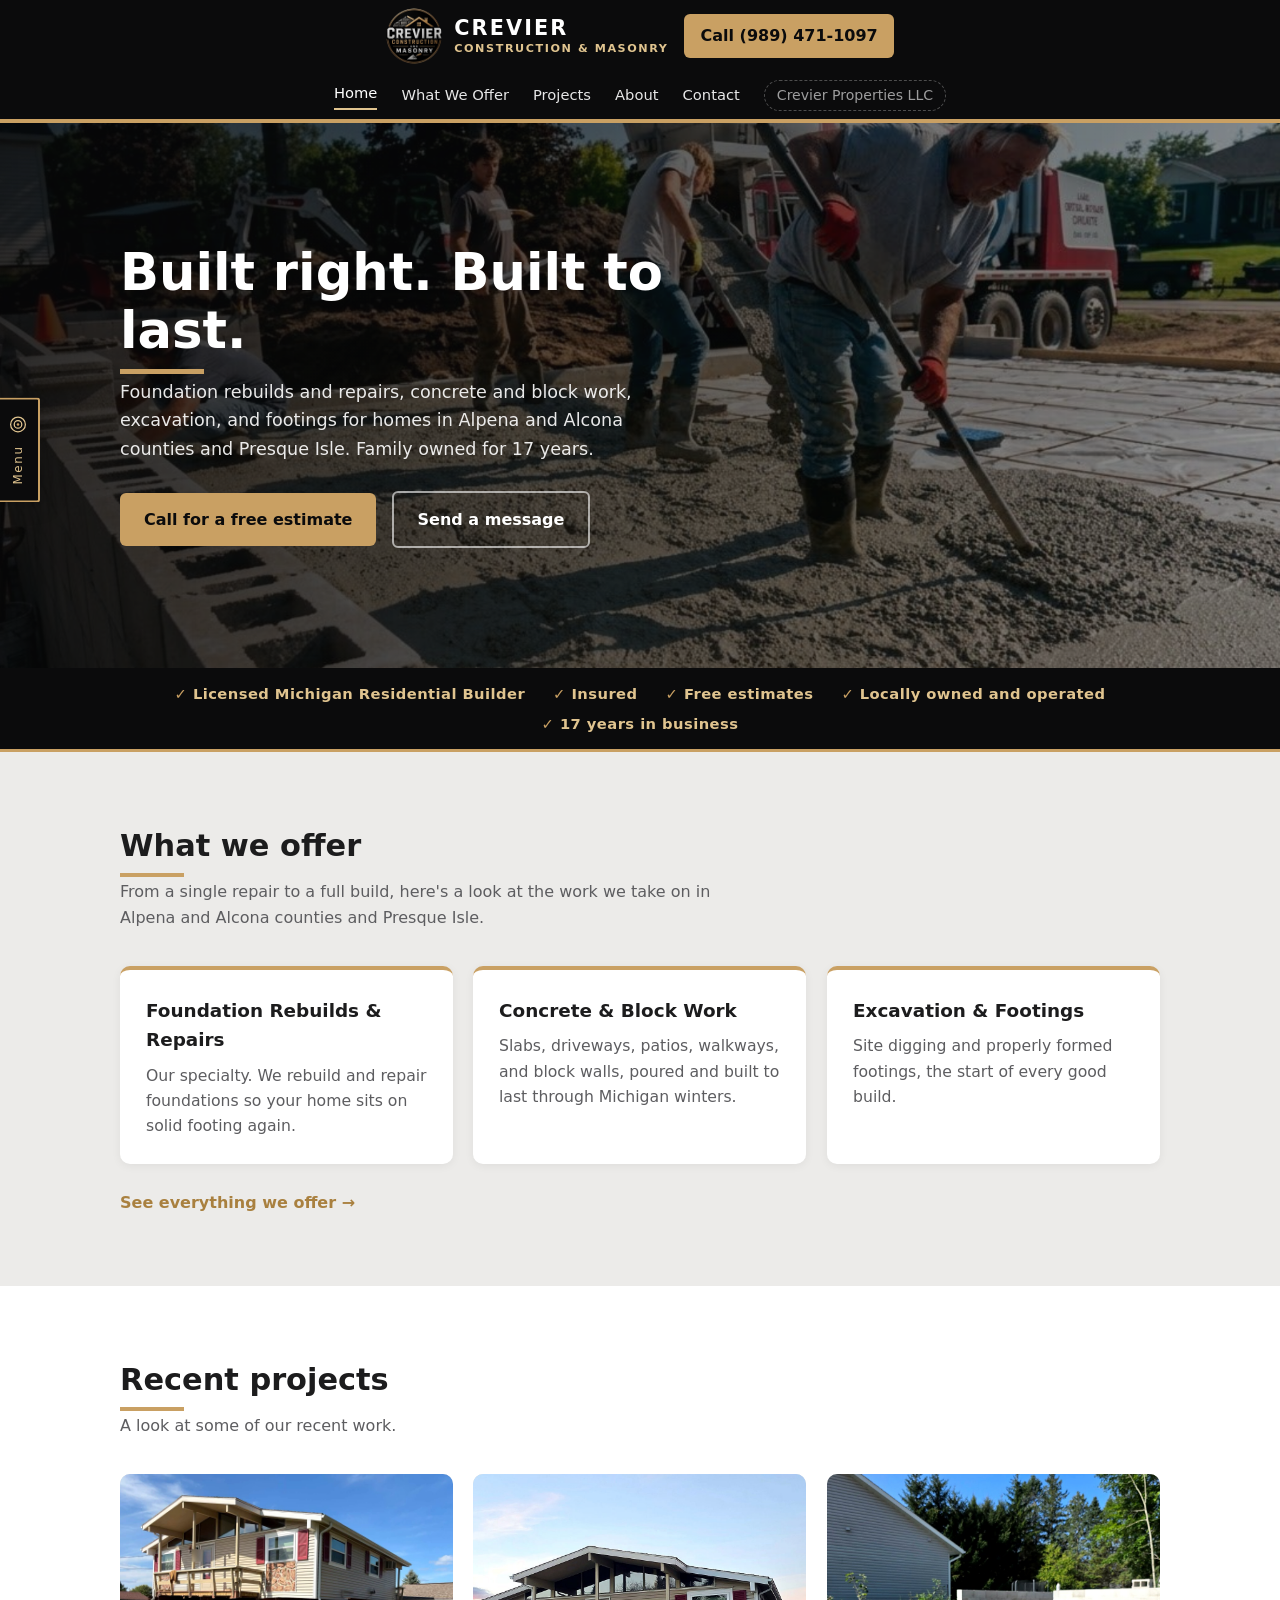
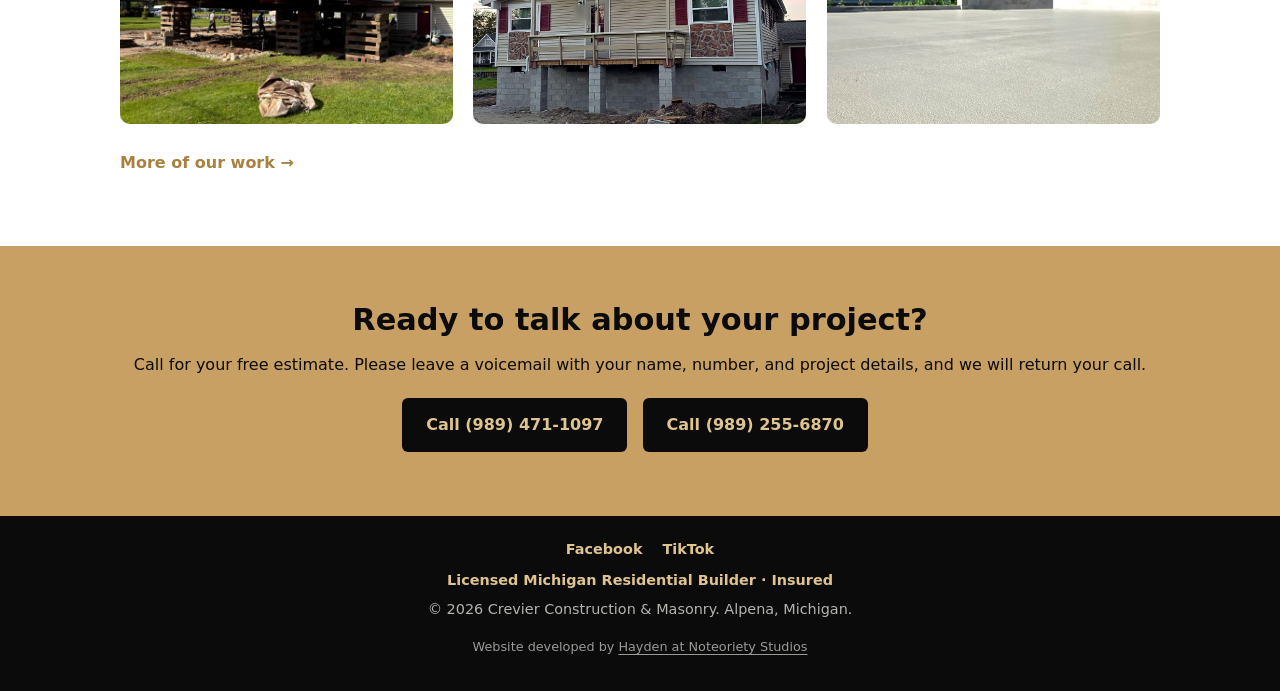
==== commit b04fdaf4: "Link the footer credit to noteinc.dev on every page Co-Authored-By: Claude Sonnet 5.5 <noreply@anthr" ====
--- a/index.html
+++ b/index.html
@@ -114,7 +114,7 @@
       <div class="foot-social"><a href="https://www.facebook.com/share/19VRkH3K3u/" target="_blank" rel="noopener">Facebook</a><a href="https://www.tiktok.com/@crevier.construct" target="_blank" rel="noopener">TikTok</a></div>
       <div class="foot-lic">Licensed Michigan Residential Builder &middot; Insured</div>
       &copy; 2026 Crevier Construction &amp; Masonry. Alpena, Michigan.
-      <div class="foot-credit">Website developed by Hayden</div>
+      <div class="foot-credit">Website developed by <a href="https://noteinc.dev">Hayden at Noteoriety Studios</a></div>
     </div>
   </footer>
 
--- a/styles.css
+++ b/styles.css
@@ -371,7 +371,8 @@
 .no-photos { background: var(--white); border-top: 4px solid var(--gold); border-radius: 10px; padding: 40px 32px; text-align: center; box-shadow: 0 2px 10px rgba(0,0,0,.06); }
 .no-photos h2 { margin-bottom: 10px; font-size: 1.5rem; }
 .no-photos p { color: var(--stone); max-width: 56ch; margin: 0 auto; }
-.foot-credit { margin-top: 4px; font-size: .8rem; opacity: .7; }
+.foot-credit { margin-top: 4px; font-size: .8rem; opacity: .85; }
+.foot-credit a { color: inherit; text-decoration: underline; text-underline-offset: 3px; display: inline-flex; align-items: center; min-height: 44px; }
 
 .more-btn { display: block; margin: 22px auto 0; background: var(--black); color: var(--gold-light); border: 2px solid var(--gold); padding: 12px 28px; border-radius: 999px; font-weight: 700; cursor: pointer; }
 .more-btn:hover { background: var(--charcoal); }
